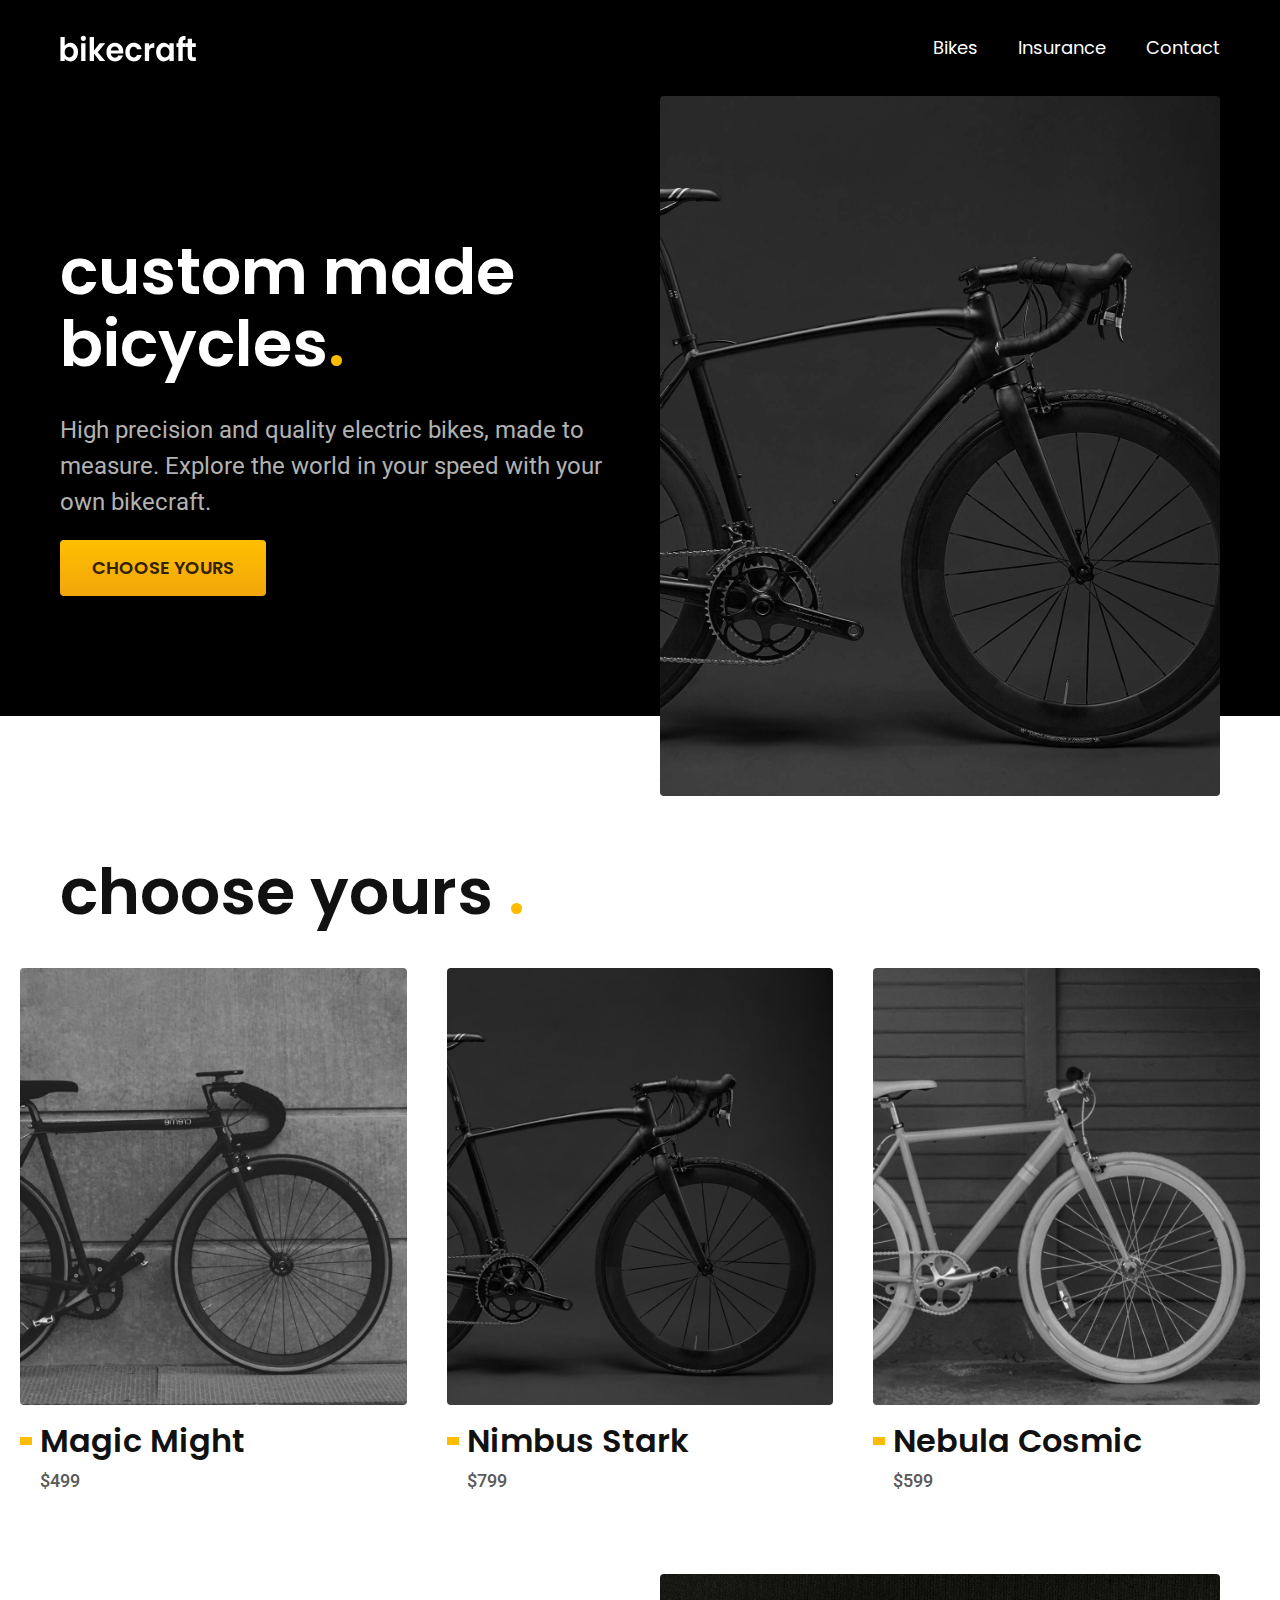
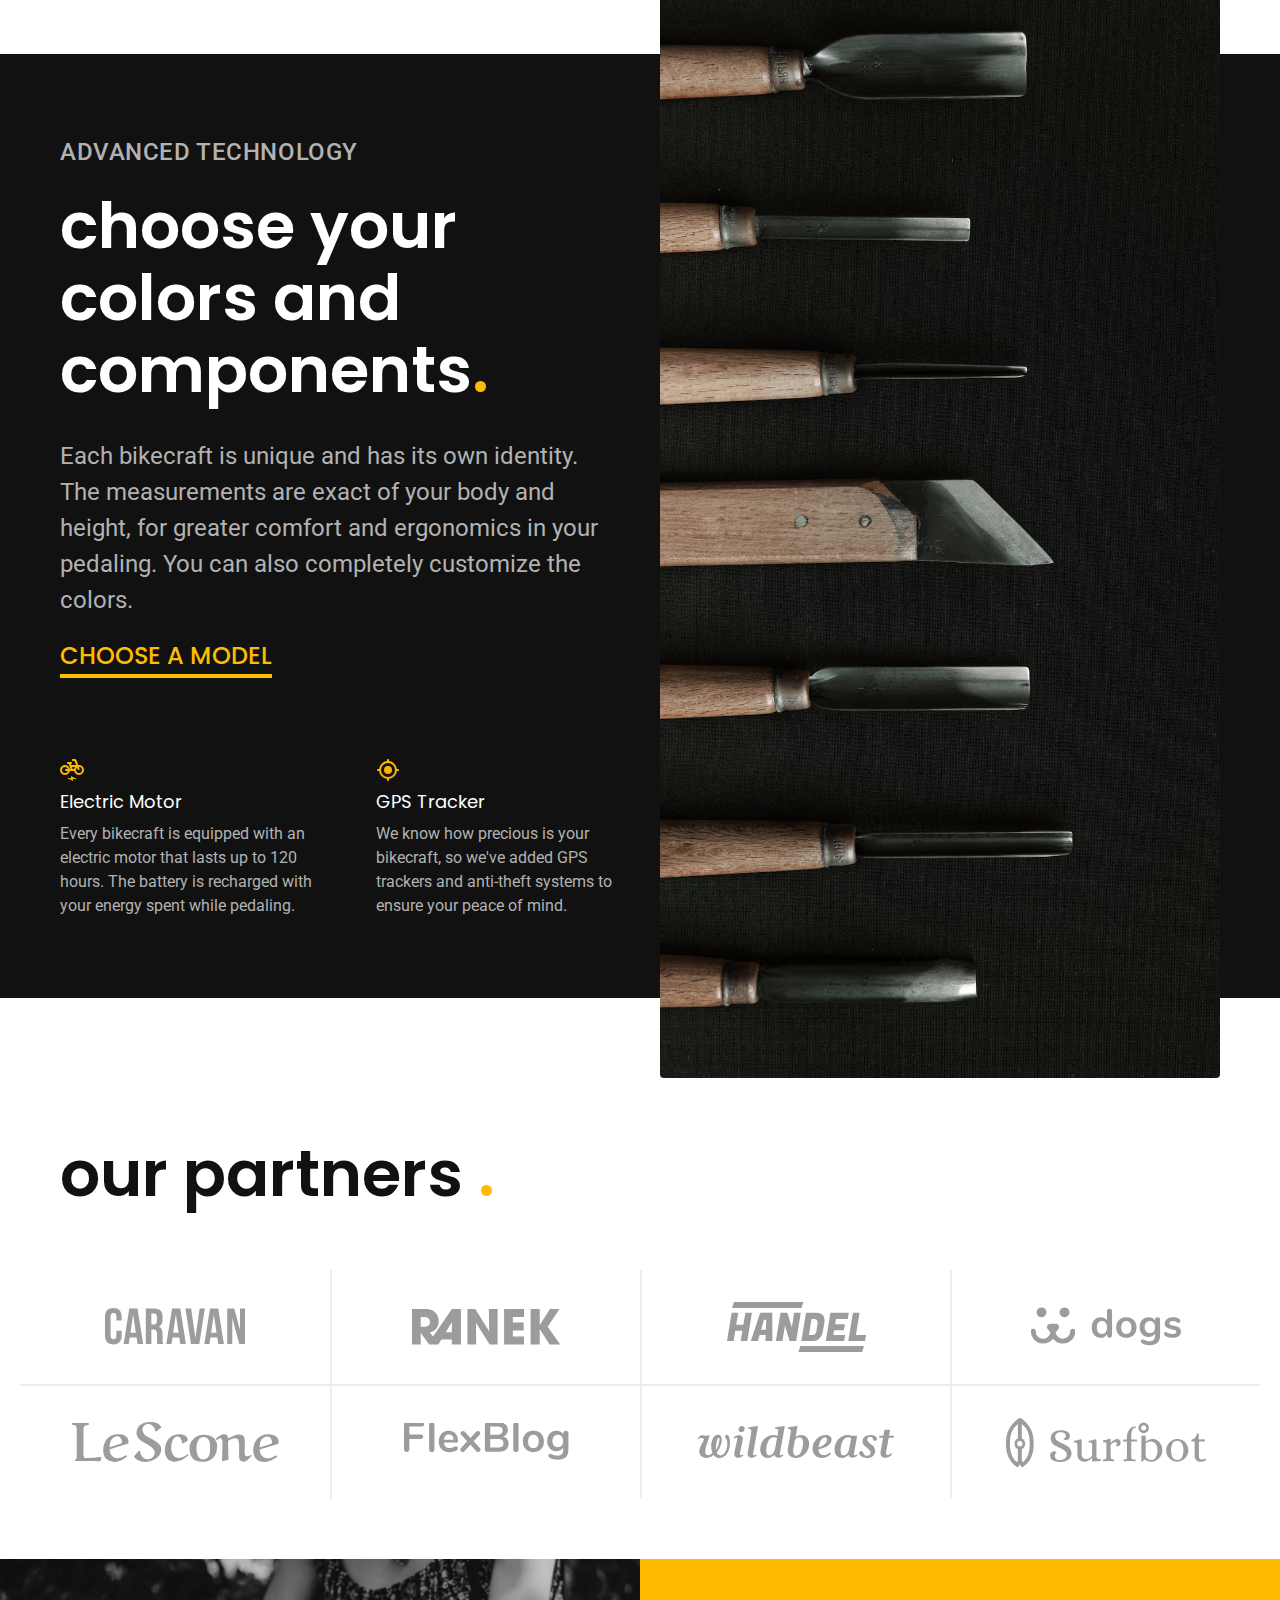
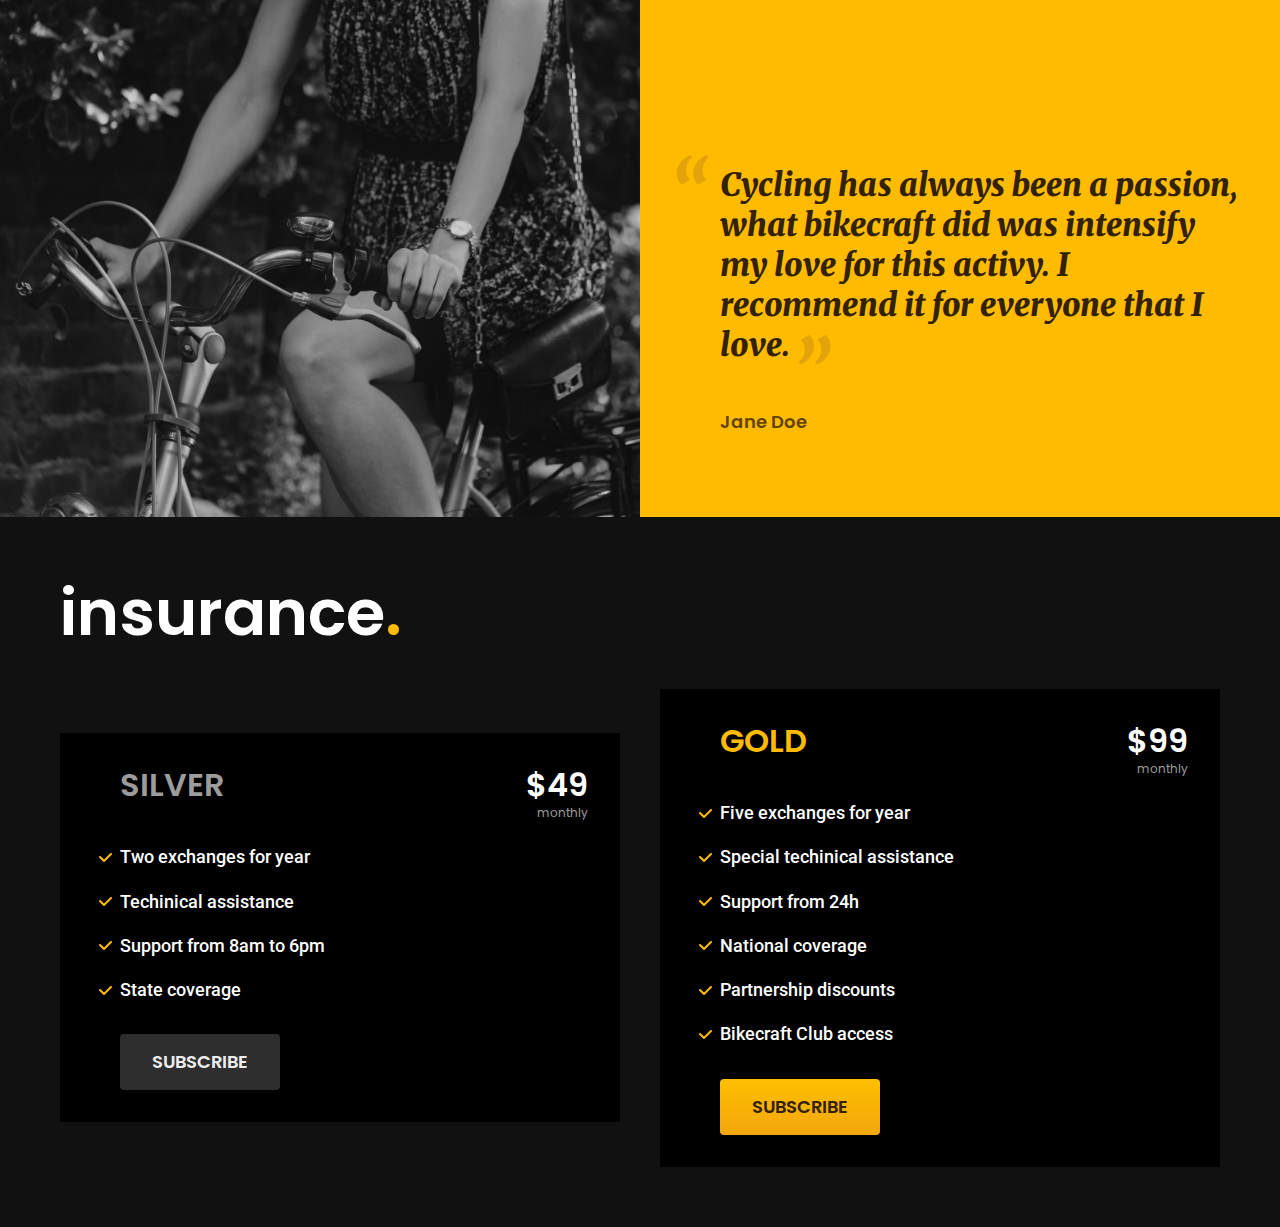
==== index.html @ 07288f69 "Add insurance section" ====
<!DOCTYPE html>
<html lang="en">

<head>
  <meta charset="UTF-8">
  <meta http-equiv="X-UA-Compatible" content="IE=edge">
  <meta name="viewport" content="width=device-width, initial-scale=1.0">
  <title>Bikecraft - Electric Bikes</title>
  <meta name="description" content="High precision and quality electric bikes, made to measure. Explore the world in your speed with your own bikecraft.">
  <link rel="stylesheet" href="./styles/style.css">
  <link rel="preconnect" href="https://fonts.googleapis.com">
  <link rel="preconnect" href="https://fonts.gstatic.com" crossorigin>
  <link href="https://fonts.googleapis.com/css2?family=Merriweather:ital,wght@1,900&family=Poppins:wght@400;600&family=Roboto:wght@400;500&display=swap" rel="stylesheet">
</head>

<body>
  <header class="header-bg">
    <div class="header container">
      <a href="./"><img src="./images/logo/bikecraft.svg" width="136" height="32" alt="Bikecraft"></a>
      <nav aria-label="primary">
        <ul class="header-menu font-1-m clr-0">
          <li><a href="./bikes.html">Bikes</a></li>
          <li><a href="./insurance.html">Insurance</a></li>
          <li><a href="./contact.html">Contact</a></li>
        </ul>
      </nav>
    </div>
  </header>

  <main class="introduction-bg">
    <div class="introduction container">
      <div class="introduction-content">
        <h1 class="font-1-xxl clr-0">custom made bicycles<span class="clr-p1">.</span></h1>
        <p class="font-2-l clr-5">High precision and quality electric bikes, made to measure. Explore the world in your speed with your own bikecraft.</p>
        <a class="btn" href="./bikes">Choose Yours</a>
      </div>
      <picture>
        <source media="(max-width: 800px)" srcset="./images/bikes/nimbus.jpg">
        <img src="./images/photos/introduction.jpg" width="1280" height="1600" alt="Black electric bike">
      </picture>
    </div>
  </main>

  <article class="bikes-list">
    <h2 class="font-1-xxl container">choose yours <span class="clr-p1">.</span></h2>
    <ul>
      <li>
        <a href="./bikes/magic.html">
          <img src="./images/bikes/magic-home.jpg" alt="Black electric bike">
          <h3 class="font-1-xl">Magic Might</h3>
          <span class="font-2-m clr-8">$499</span>
        </a>
      </li>
      <li>
        <a href="./bikes/nimbus.html">
          <img src="./images/bikes/nimbus-home.jpg" alt="Black electric bike">
          <h3 class="font-1-xl">Nimbus Stark</h3>
          <span class="font-2-m clr-8">$799</span>
        </a>
      </li>
      <li>
        <a href="./bikes/nebula.html">
          <img src="./images/bikes/nebula-home.jpg" alt="Black electric bike">
          <h3 class="font-1-xl">Nebula Cosmic</h3>
          <span class="font-2-m clr-8">$599</span>
        </a>
      </li>
  </article>

  <article class="technology-bg">
    <div class="technology container">
      <div class="technology-content">
        <span class="font-2-l-b clr-5">Advanced Technology</span>
        <h2 class="font-1-xxl clr-0">choose your colors and components<span class="clr-p1">.</span></h2>
        <p class="font-2-l clr-5">Each bikecraft is unique and has its own identity. The measurements are exact of your body and height, for greater comfort and ergonomics in your pedaling. You can also completely customize the colors.</p>
        <a class="link" href="./bikes.html">Choose a Model</a>
        <div class="technology-advantages">
          <div>
            <img src="./images/icons/electric.svg" alt="">
            <h3 class="font-1-m clr-0">Electric Motor</h3>
            <p class="font-2-s clr-5">Every bikecraft is equipped with an electric motor that lasts up to 120 hours. The battery is recharged with your energy spent while pedaling.</p>
          </div>
          <div>
            <img src="./images/icons/tracker.svg" alt="">
            <h3 class="font-1-m clr-0">GPS Tracker</h3>
            <p class="font-2-s clr-5">We know how precious is your bikecraft, so we've added GPS trackers and anti-theft systems to ensure your peace of mind.</p>
          </div>
        </div>
      </div>
      <div class="technology-img">
        <img src="./images/photos/technology.jpg" alt="">
      </div>
    </div>
  </article>

  <section class="partners" aria-label="Our Partners">
    <h2 class="font-1-xxl container">our partners <span class="clr-p1">.</span></h2>
    <ul>
      <li><img src="./images/partners/caravan.svg" alt="Caravan"></li>
      <li><img src="./images/partners/ranek.svg" alt="Ranek"></li>
      <li><img src="./images/partners/handel.svg" alt="Handel"></li>
      <li><img src="./images/partners/dogs.svg" alt="Dogs"></li>
      <li><img src="./images/partners/lescone.svg" alt="LeScone"></li>
      <li><img src="./images/partners/flexblog.svg" alt="Flex Blog"></li>
      <li><img src="./images/partners/wildbeast.svg" alt="Wild Beast"></li>
      <li><img src="./images/partners/surfbot.svg" alt="Surf Bot"></li>
    </ul>
  </section>

  <section class="testimonial" aria-label="Testimonial">
    <div>
      <img src="./images/photos/testimonial.jpg" alt="Woman riding a bikecraft">
    </div>
    <div class="testimonial-content">
      <blockquote class="font-1-xl clr-p5">
        <p>Cycling has always been a passion, what bikecraft did was intensify my love for this activy. I recommend it for everyone that I love.</p>
        <span class="font-1-m-b clr-p4">Jane Doe</span>
      </blockquote>
    </div>
  </section>

  <article class="insurance-bg">
    <div class="insurance container">
      <h2 class="font-1-xxl clr-0">insurance<span class="clr-p1">.</span></h2>
      <div class="insurance-item">
        <h3 class="font-1-xl clr-6">SILVER</h3>
        <span class="font-1-xl clr-0">$49 <span class="font-1-xs clr-6">monthly</span></span>
        <ul class="font-2-m clr-0">
          <li>Two exchanges for year</li>
          <li>Techinical assistance</li>
          <li>Support from 8am to 6pm</li>
          <li>State coverage</li>
        </ul>
        <a class="btn secondary" href="./budget.html">Subscribe</a>
      </div>
      <div class="insurance-item">
        <h3 class="font-1-xl clr-p1">GOLD</h3>
        <span class="font-1-xl clr-0">$99 <span class="font-1-xs clr-6">monthly</span></span>
        <ul class="font-2-m clr-0">
          <li>Five exchanges for year</li>
          <li>Special techinical assistance</li>
          <li>Support from 24h</li>
          <li>National coverage</li>
          <li>Partnership discounts</li>
          <li>Bikecraft Club access</li>
        </ul>
        <a class="btn" href="./budget.html">Subscribe</a>
      </div>
    </div>

  </article>

  <script type="text/javascript" src="./scripts/script.js"></script>
</body>

</html>
---- styles/style.css ----
@import url("./global/global.css");
@import url("./utilities/typography.css");
@import url("./utilities/colors.css");
@import url("./global/header.css");
@import url("./utilities/components.css");
@import url("./home/introduction.css");
@import url("./bikes/bikes-list.css");
@import url("./home/technology.css");
@import url("./home/partners.css");
@import url("./home/testimonial.css");
@import url("./insurance/insurance.css");
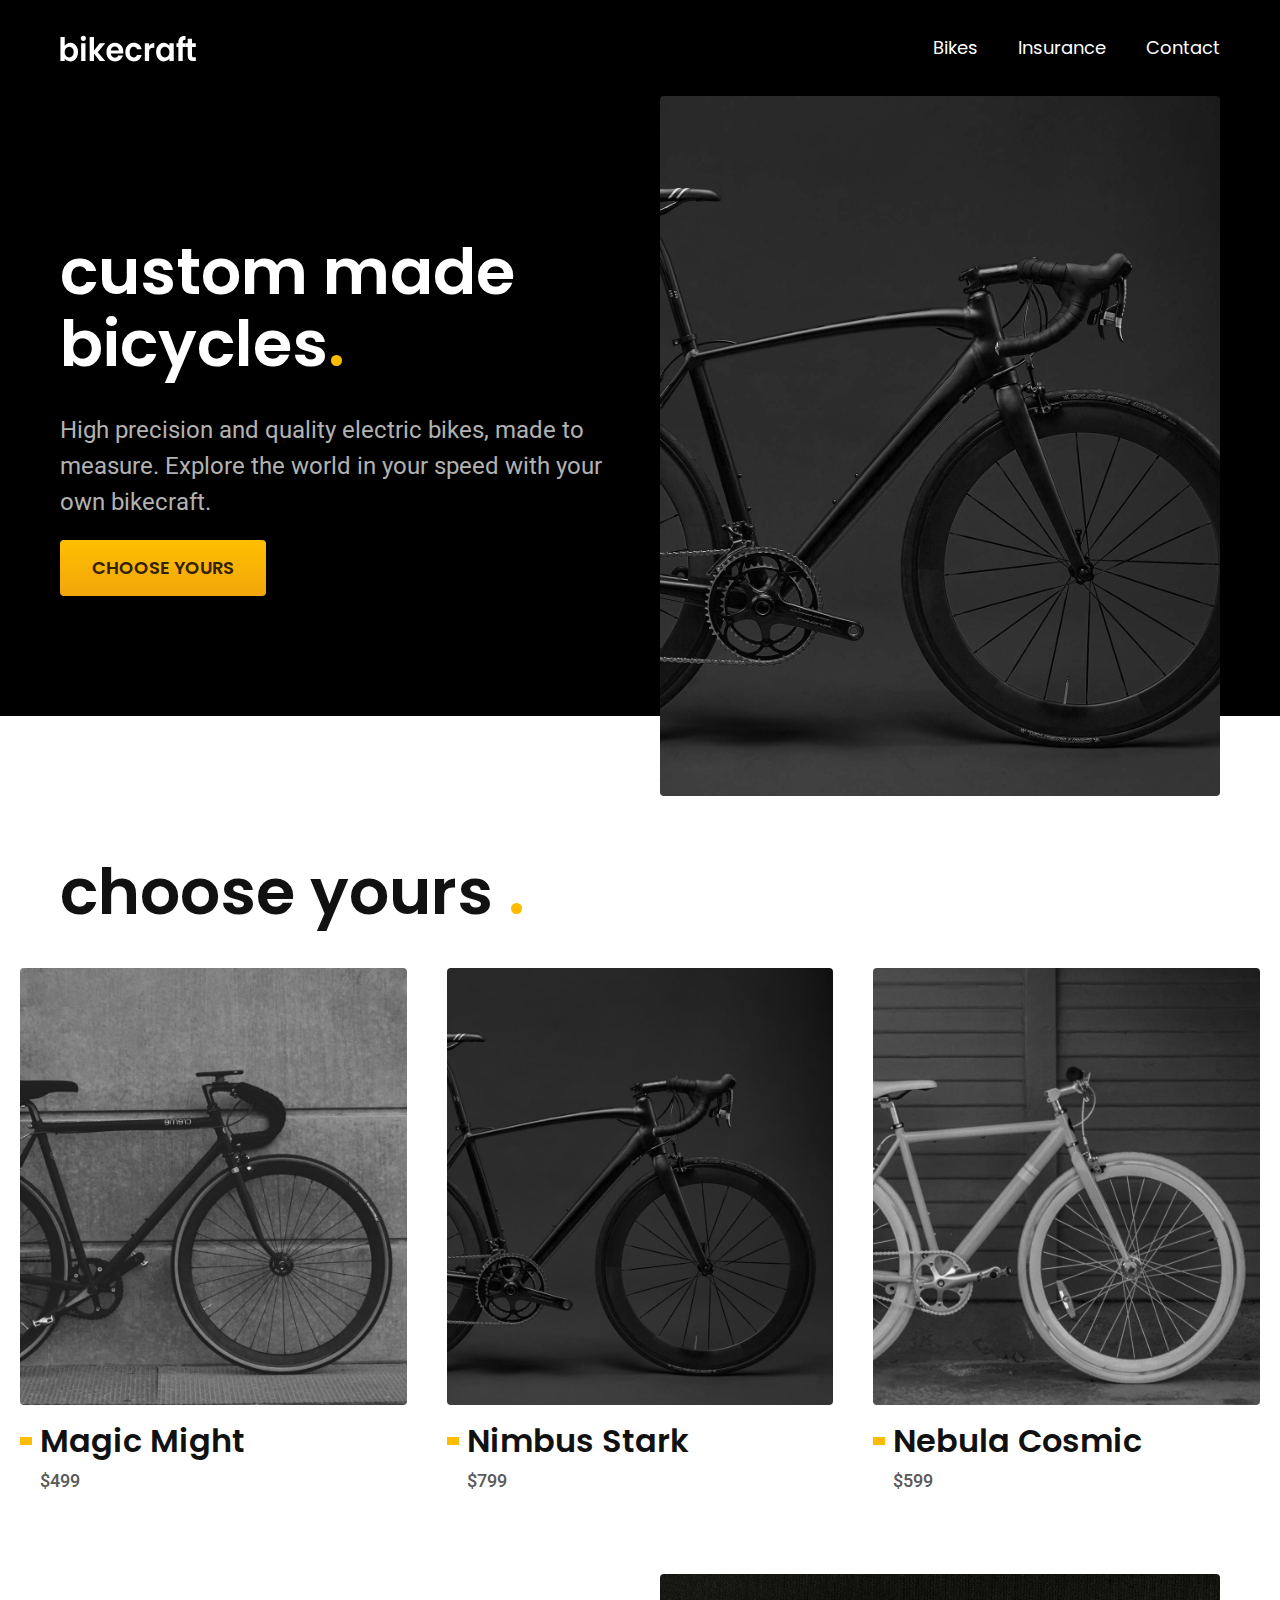
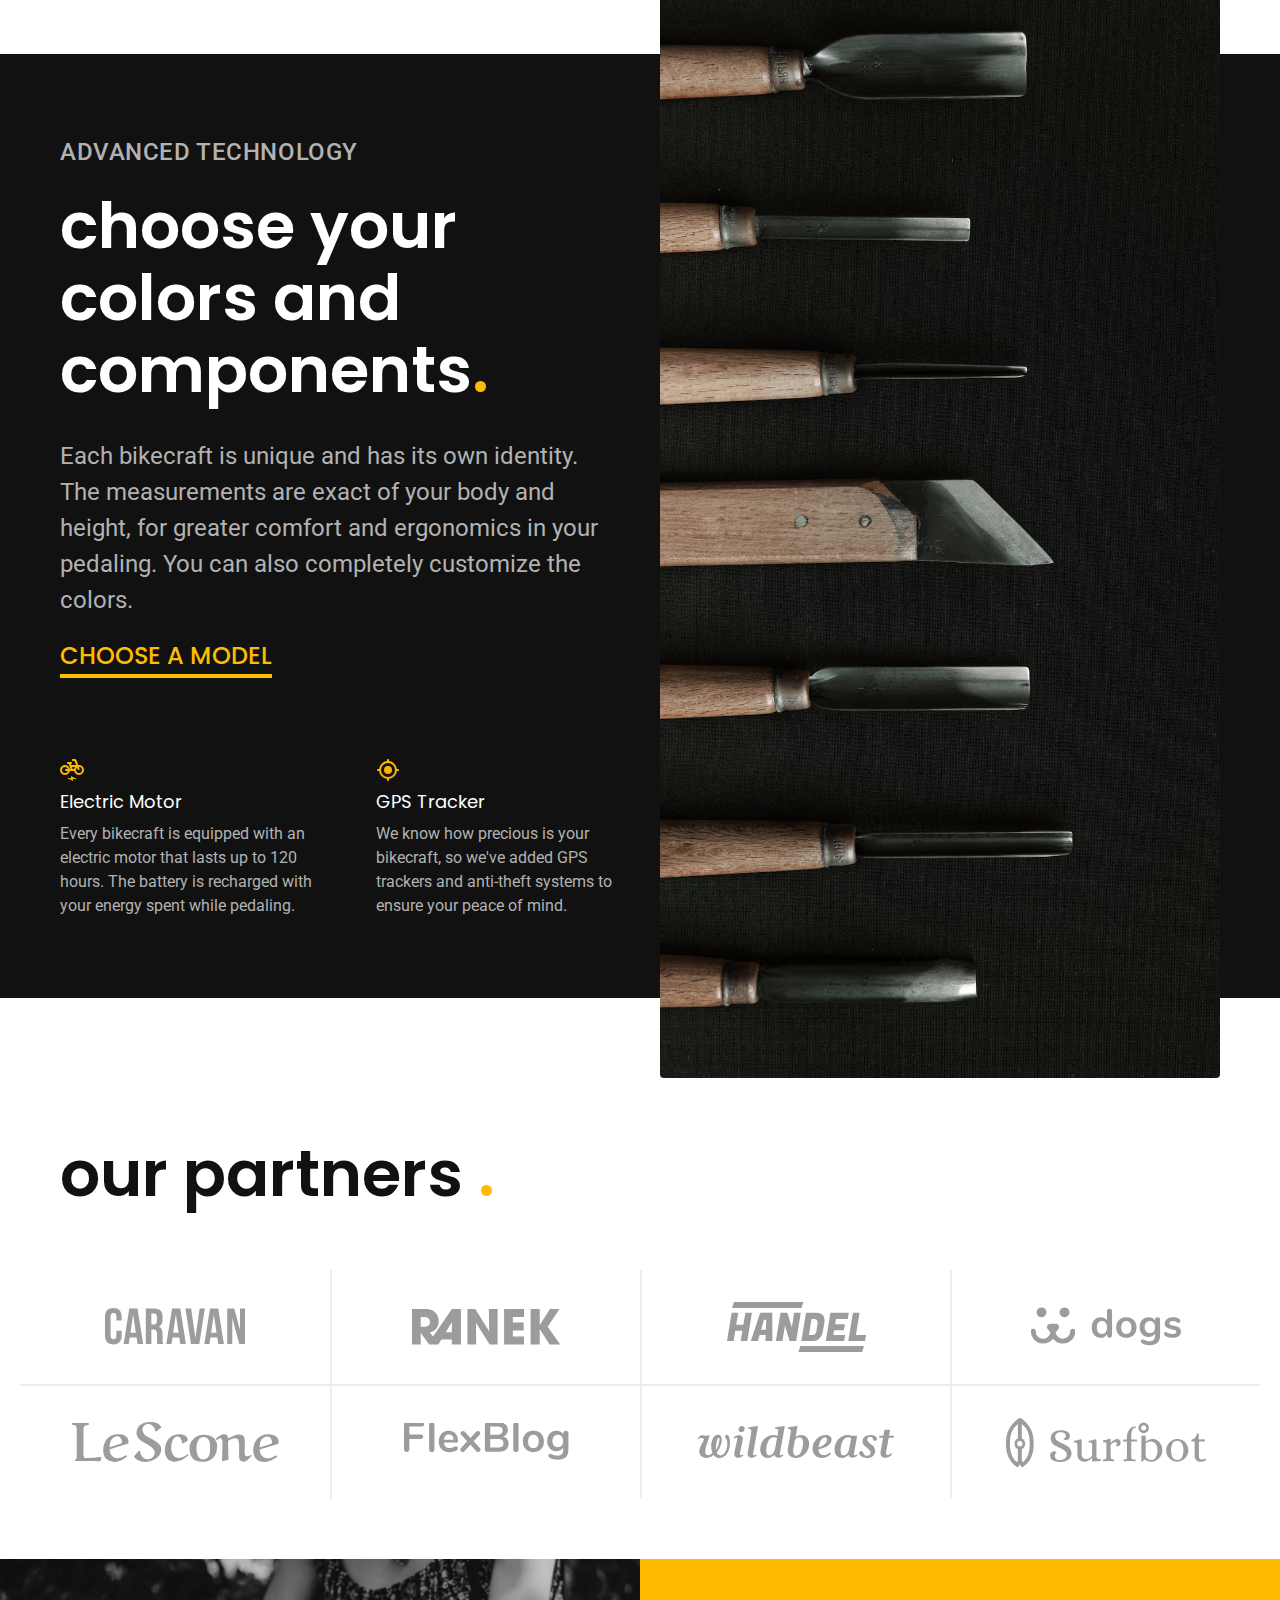
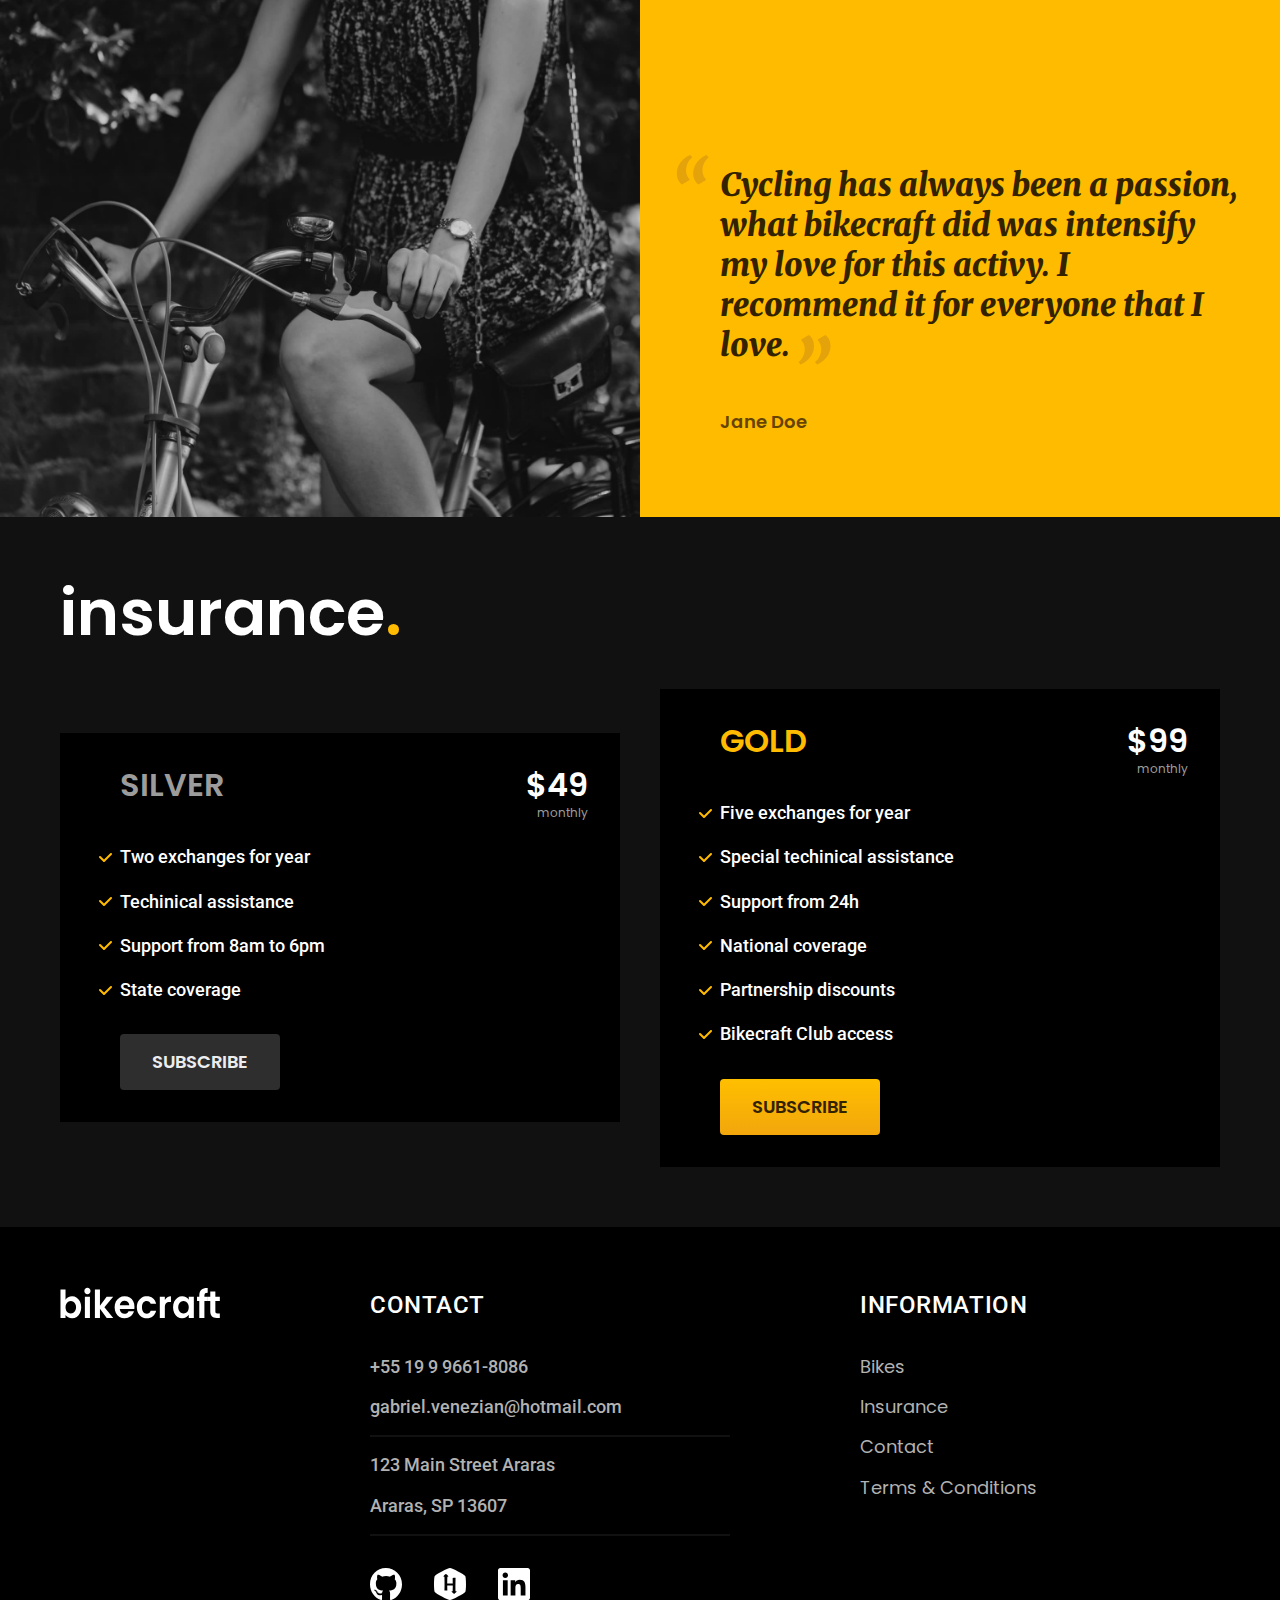
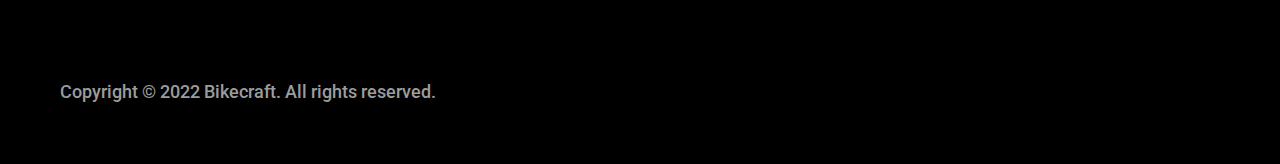
==== commit 1012e26d: "Add footer" ====
--- a/index.html
+++ b/index.html
@@ -147,8 +147,45 @@
         <a class="btn" href="./budget.html">Subscribe</a>
       </div>
     </div>
+  </article>
 
-  </article>
+  <footer class="footer-bg">
+    <div class="footer container">
+      <img src="./images/logo/bikecraft.svg" alt="Bikecraft">
+      <div class="footer-contact">
+        <h3 class="font-2-l-b clr-0">Contact</h3>
+        <ul class="font-2-m clr-5">
+          <li><a href="tel:+5502119996618086">+55 19 9 9661-8086</a></li>
+          <li><a href="mailto:gabriel.venezian@hotmail.com">gabriel.venezian@hotmail.com</a></li>
+          <li>123 Main Street Araras</li>
+          <li>Araras, SP 13607</li>
+        </ul>
+        <div class="footer-network">
+          <a href="https://github.com/gabriel-venezian/">
+            <img src="./images/networks/github.svg" onmouseover="this.src='./images/networks/github-p.svg'" onmouseout="this.src='./images/networks/github.svg'" alt="GitHub">
+          </a>
+          <a href="https://www.hackerrank.com/gabriel_venezian/">
+            <img src="./images/networks/hackerrank.svg" onmouseover="this.src='./images/networks/hackerrank-p.svg'" onmouseout="this.src='./images/networks/hackerrank.svg'" alt="HackerRank">
+          </a>
+          <a href="https://www.linkedin.com/in/gabriel-venezian/">
+            <img src="./images/networks/linkedin.svg" onmouseover="this.src='./images/networks/linkedin-p.svg'" onmouseout="this.src='./images/networks/linkedin.svg'" alt="LinkedIn">
+          </a>
+        </div>
+      </div>
+      <div class="footer-information">
+        <h3 class="font-2-l-b clr-0">Information</h3>
+        <nav>
+          <ul class="font-1-m clr-5">
+            <li><a href="./bikes.html">Bikes</a></li>
+            <li><a href="./insurance.html">Insurance</a></li>
+            <li><a href="./contact.html">Contact</a></li>
+            <li><a href="./terms.html">Terms & Conditions</a></li>
+          </ul>
+        </nav>
+      </div>
+      <p class="footer-copy font-2-m clr-6">Copyright © 2022 Bikecraft. All rights reserved.</p>
+    </div>
+  </footer>
 
   <script type="text/javascript" src="./scripts/script.js"></script>
 </body>
--- a/styles/style.css
+++ b/styles/style.css
@@ -9,3 +9,4 @@
 @import url("./home/partners.css");
 @import url("./home/testimonial.css");
 @import url("./insurance/insurance.css");
+@import url("./global/footer.css");
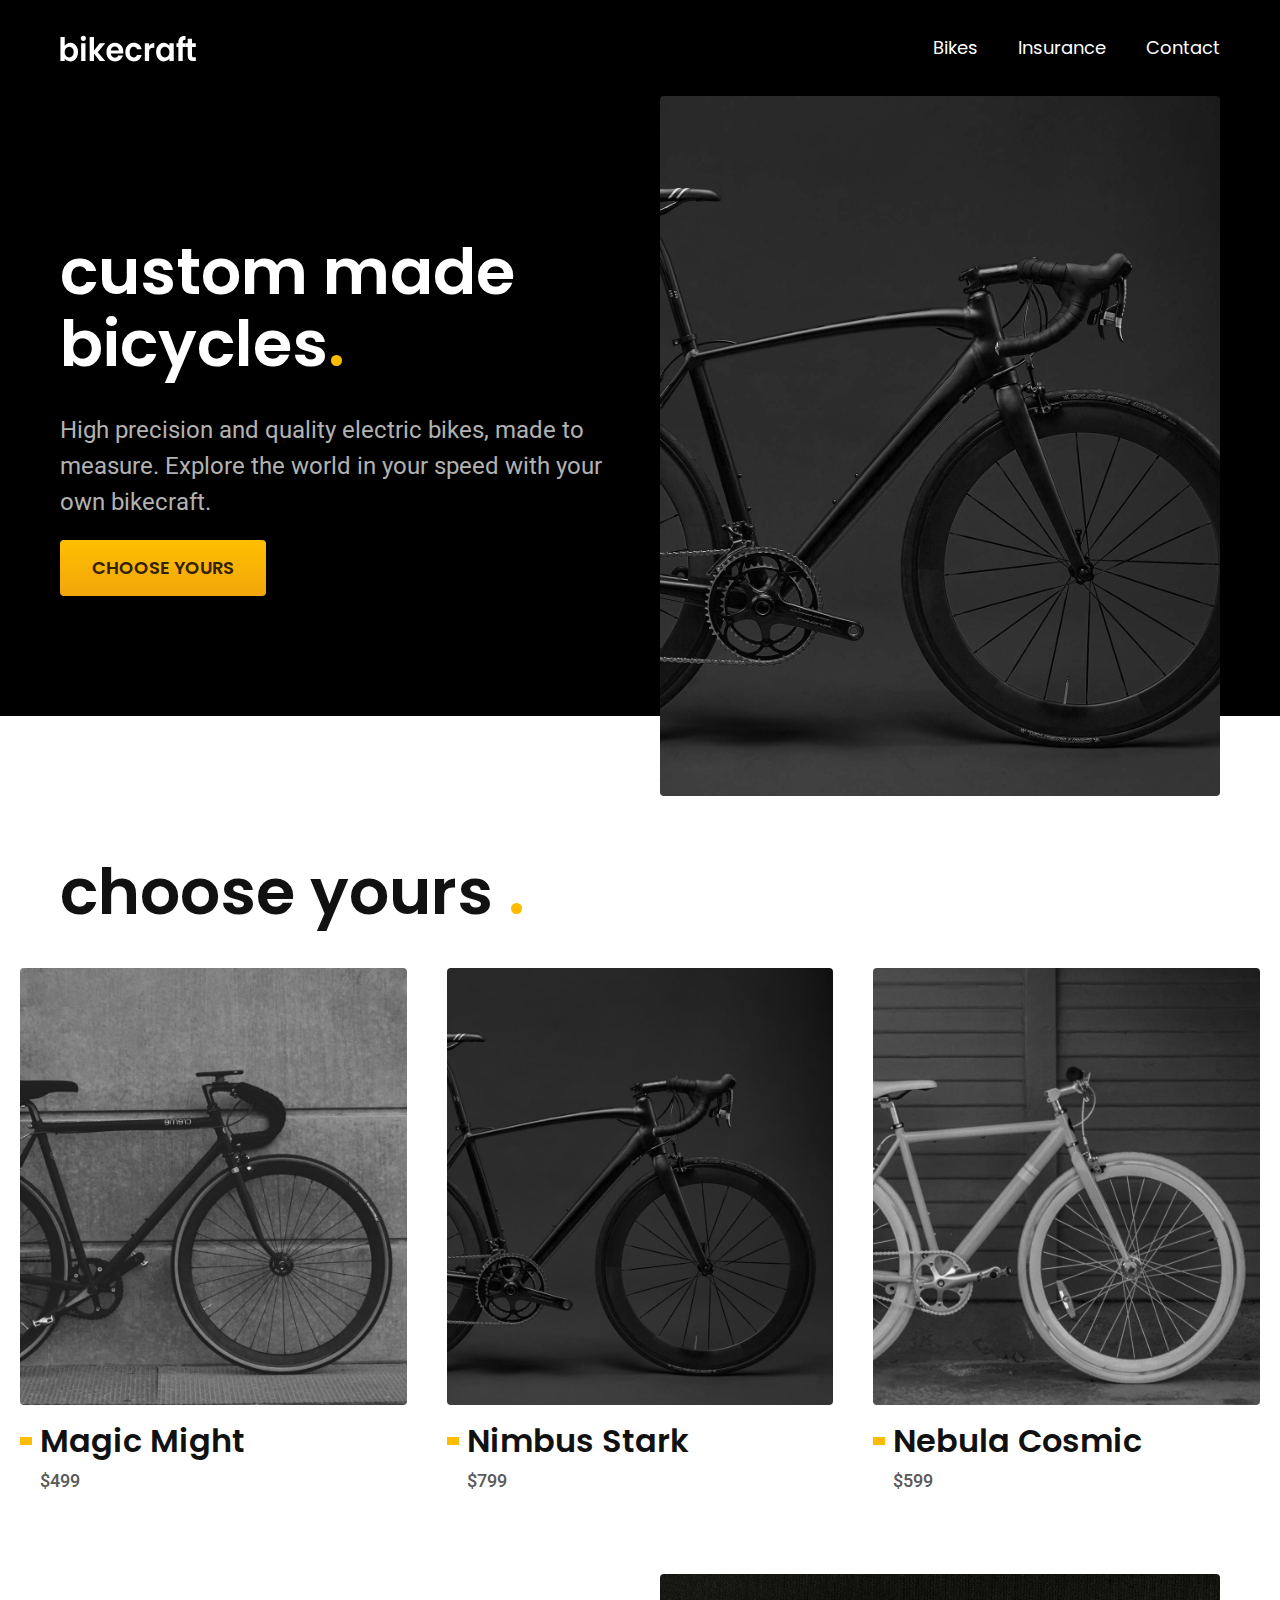
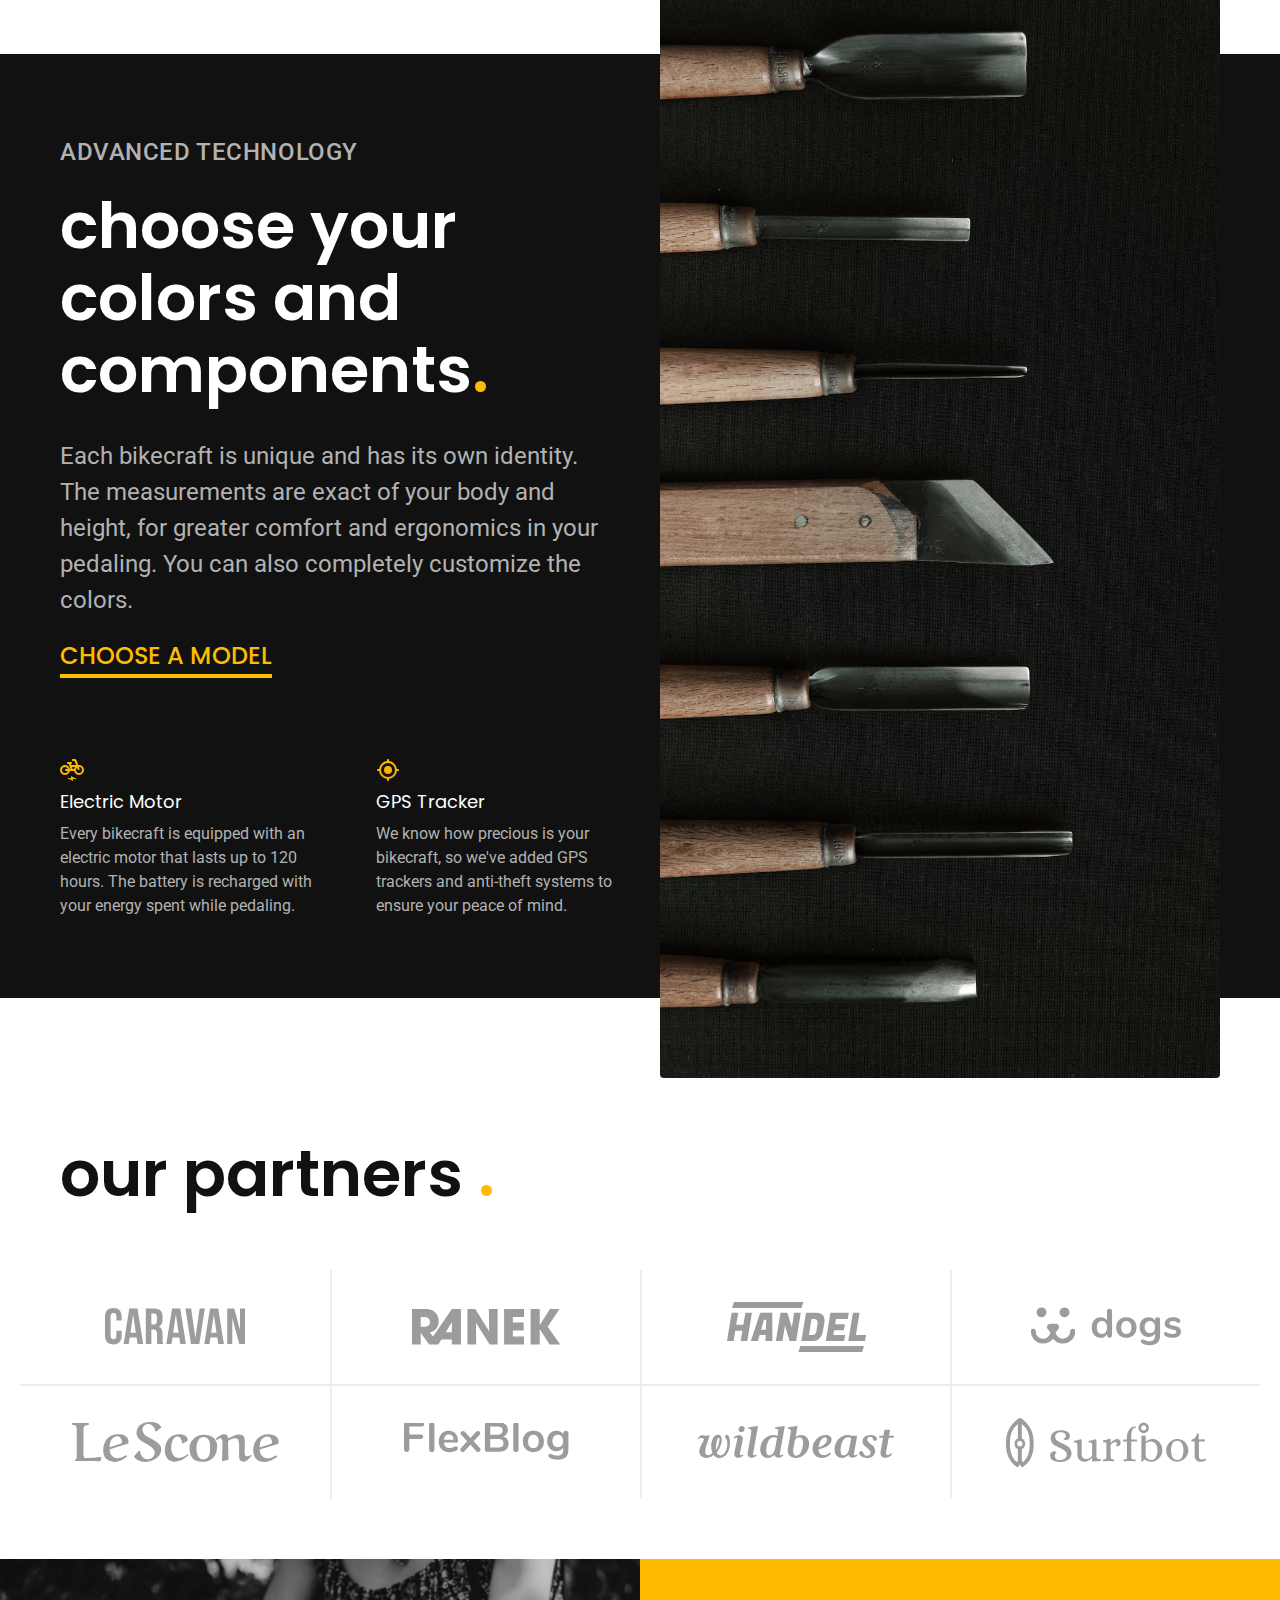
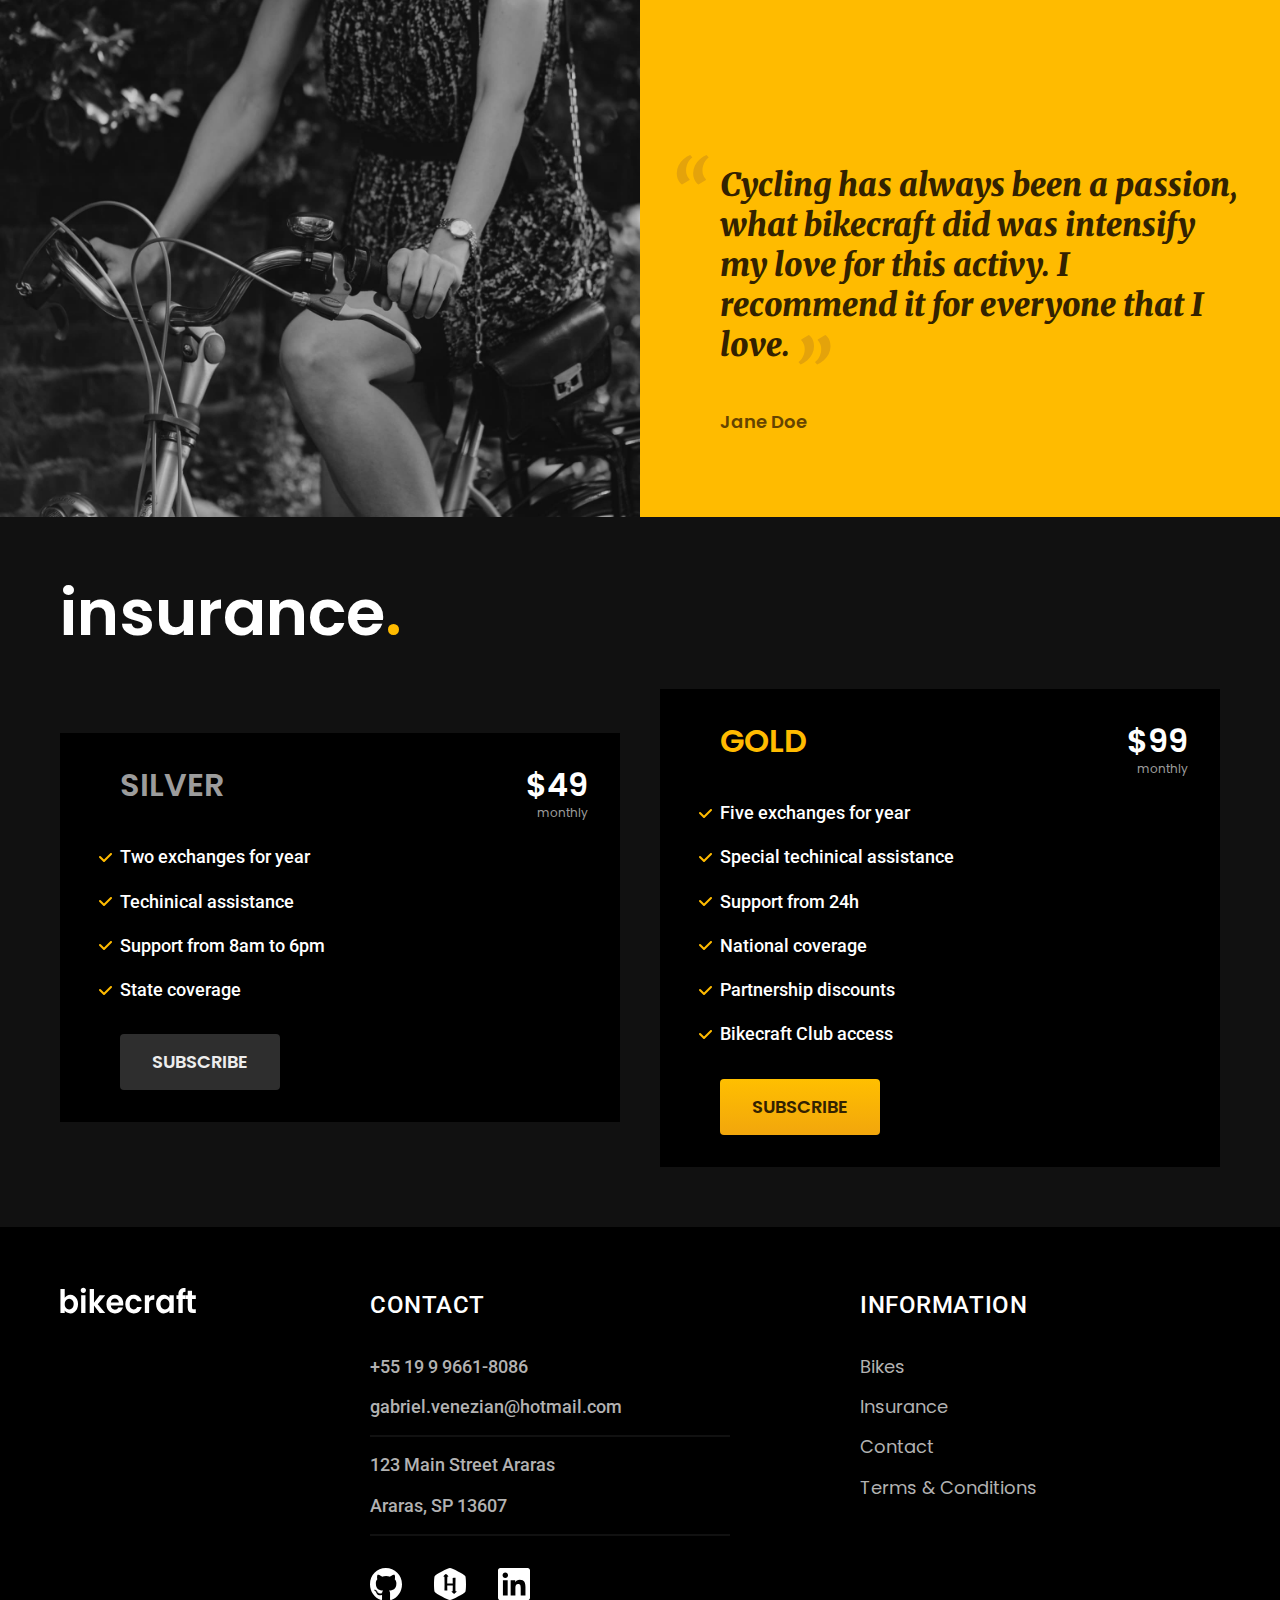
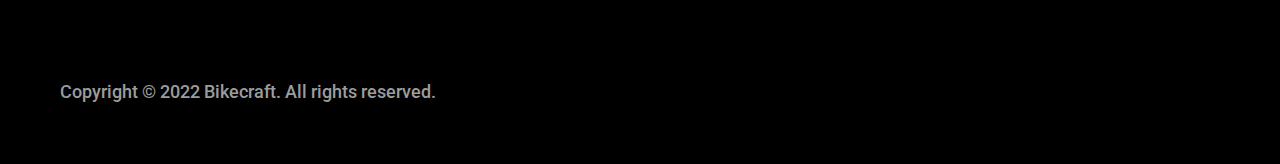
==== commit 7103a720: "Add terms and conditions page" ====
--- a/index.html
+++ b/index.html
@@ -151,7 +151,7 @@
 
   <footer class="footer-bg">
     <div class="footer container">
-      <img src="./images/logo/bikecraft.svg" alt="Bikecraft">
+      <img src="./images/logo/bikecraft.svg" width="136" height="32" alt="Bikecraft">
       <div class="footer-contact">
         <h3 class="font-2-l-b clr-0">Contact</h3>
         <ul class="font-2-m clr-5">
--- a/styles/style.css
+++ b/styles/style.css
@@ -10,3 +10,4 @@
 @import url("./home/testimonial.css");
 @import url("./insurance/insurance.css");
 @import url("./global/footer.css");
+@import url("./terms/terms.css");
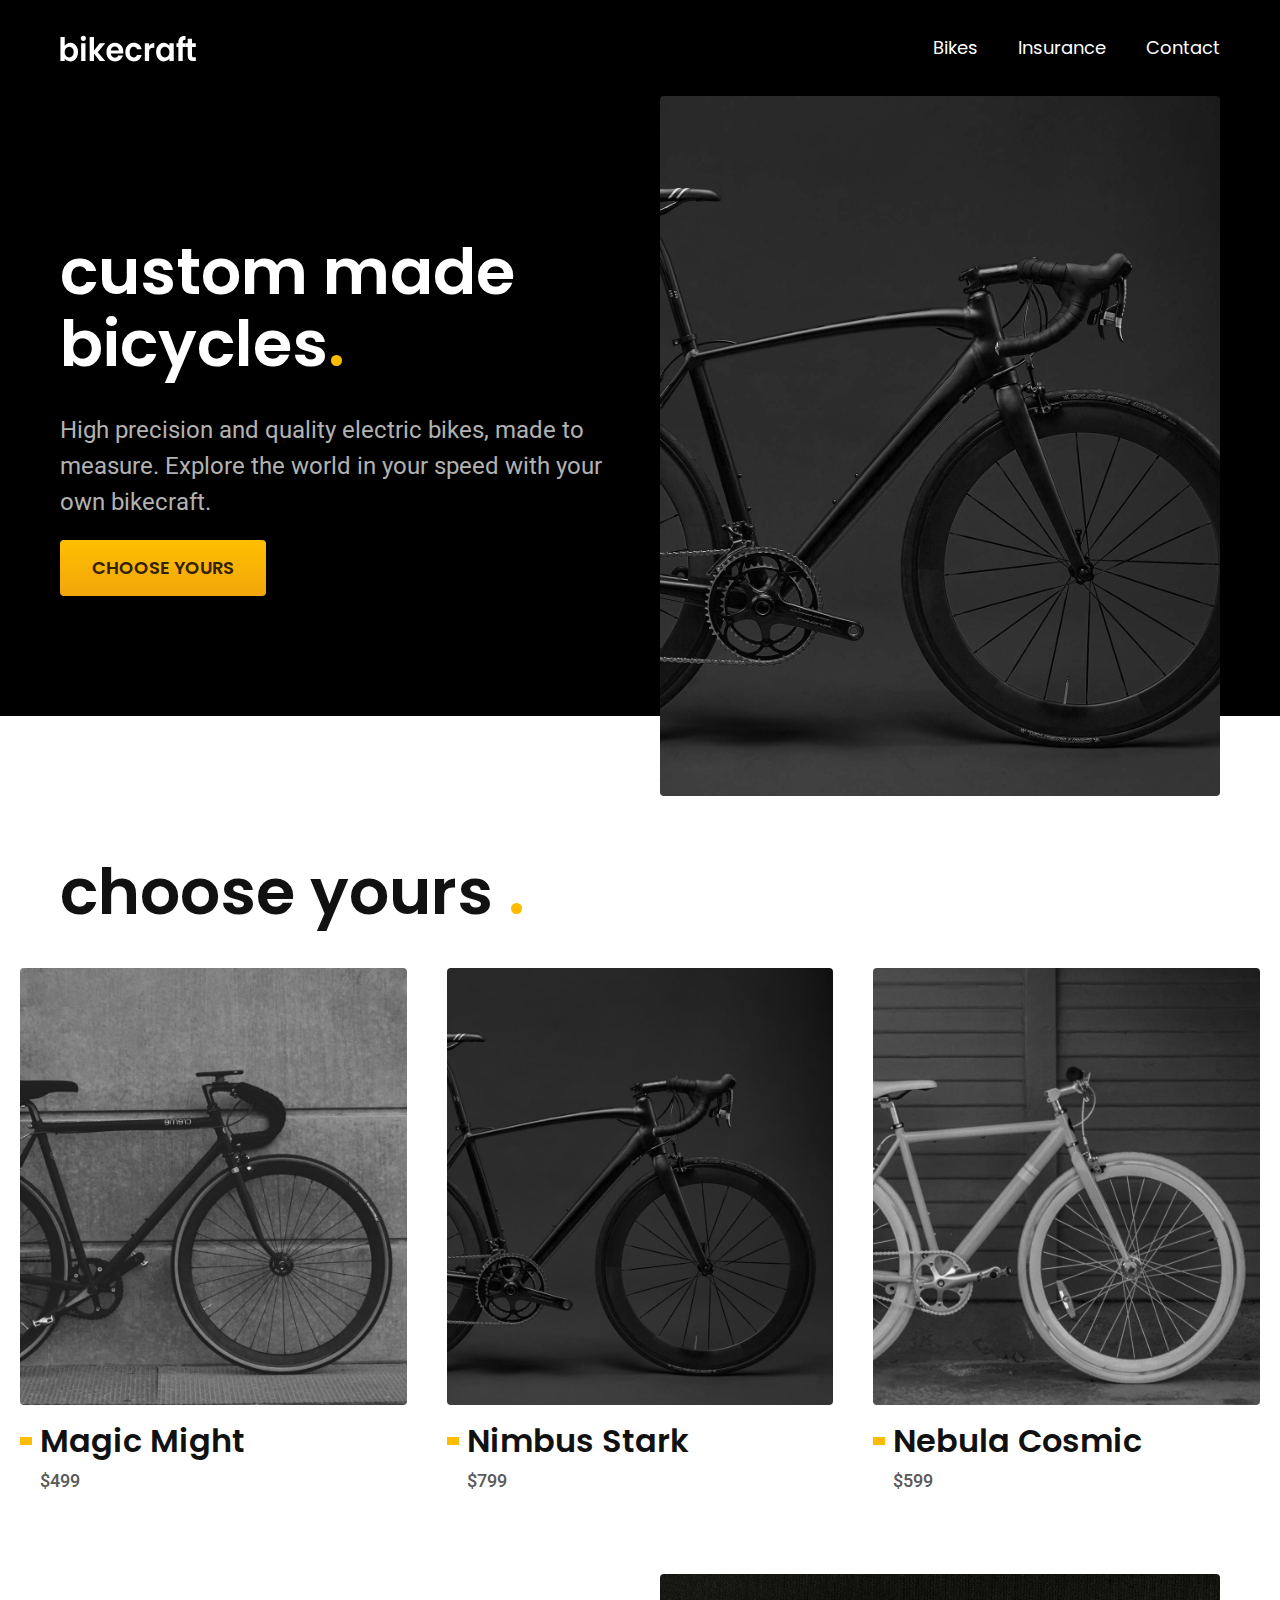
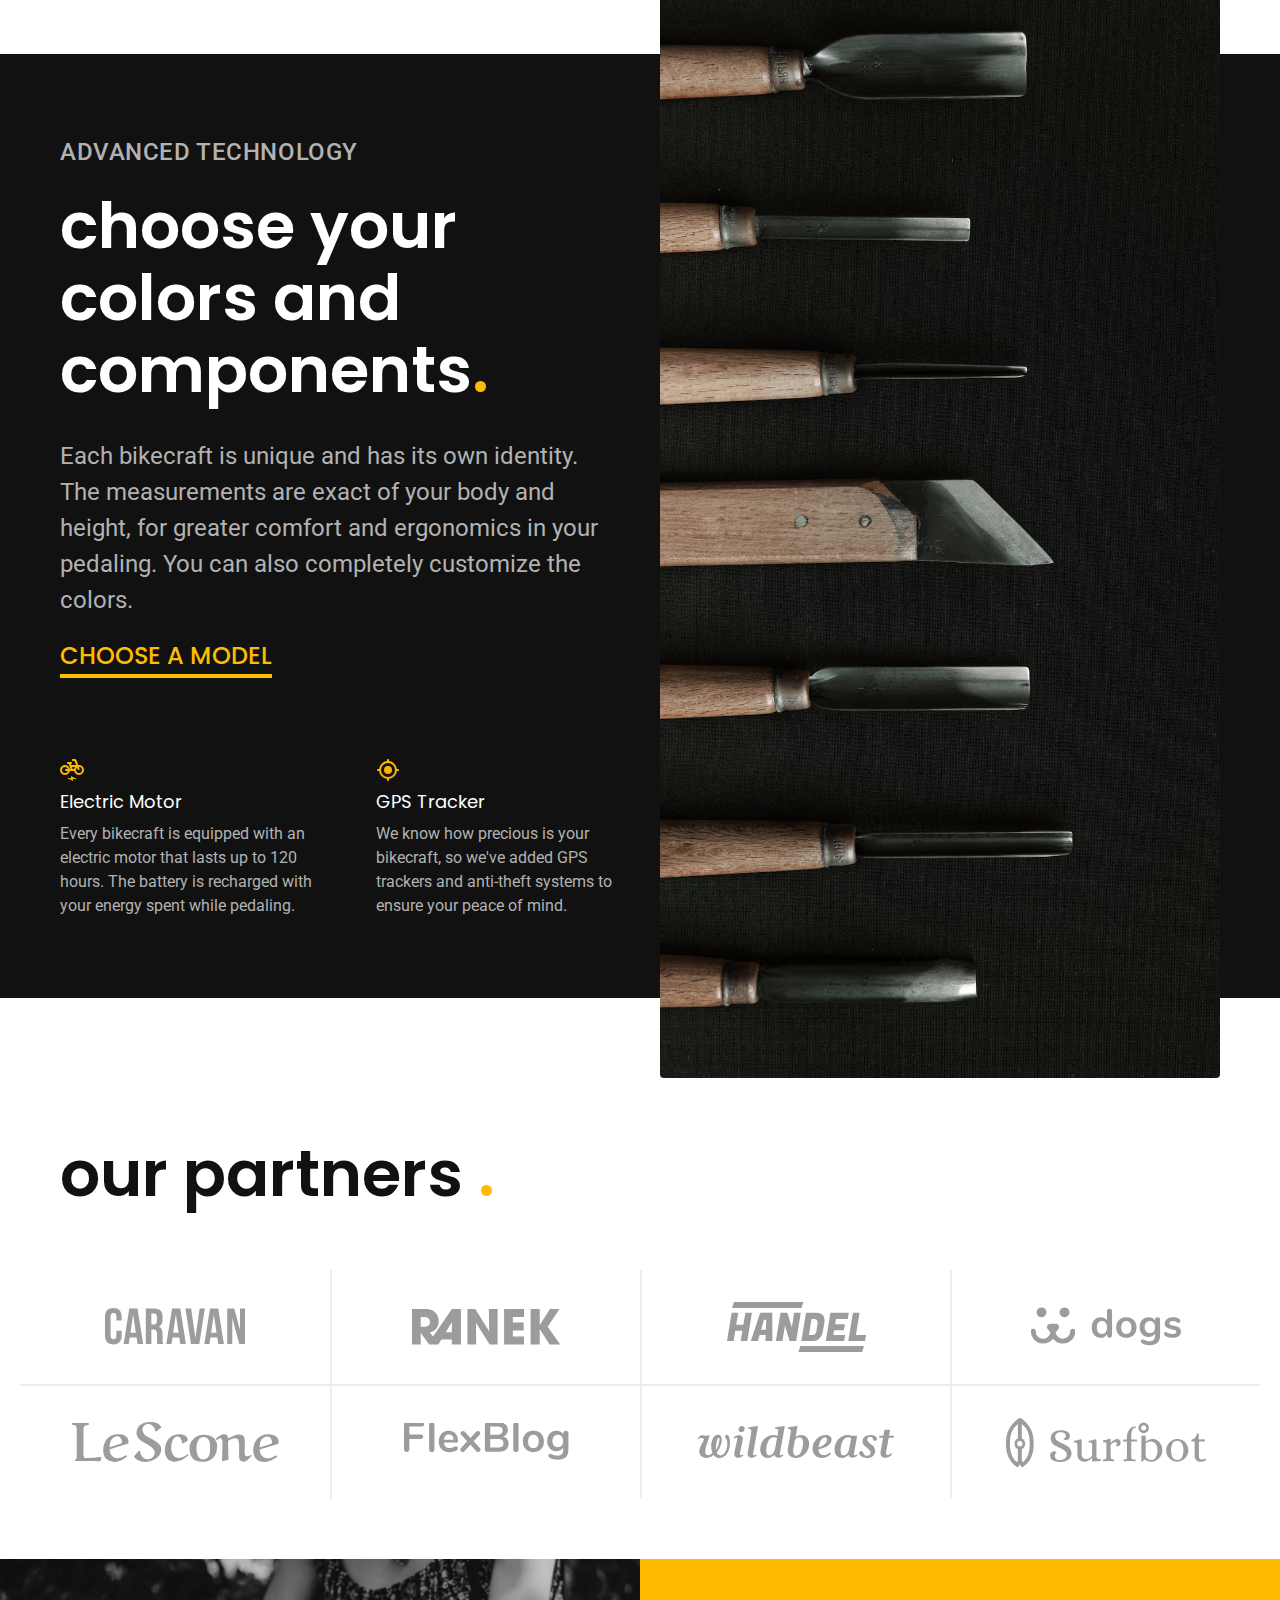
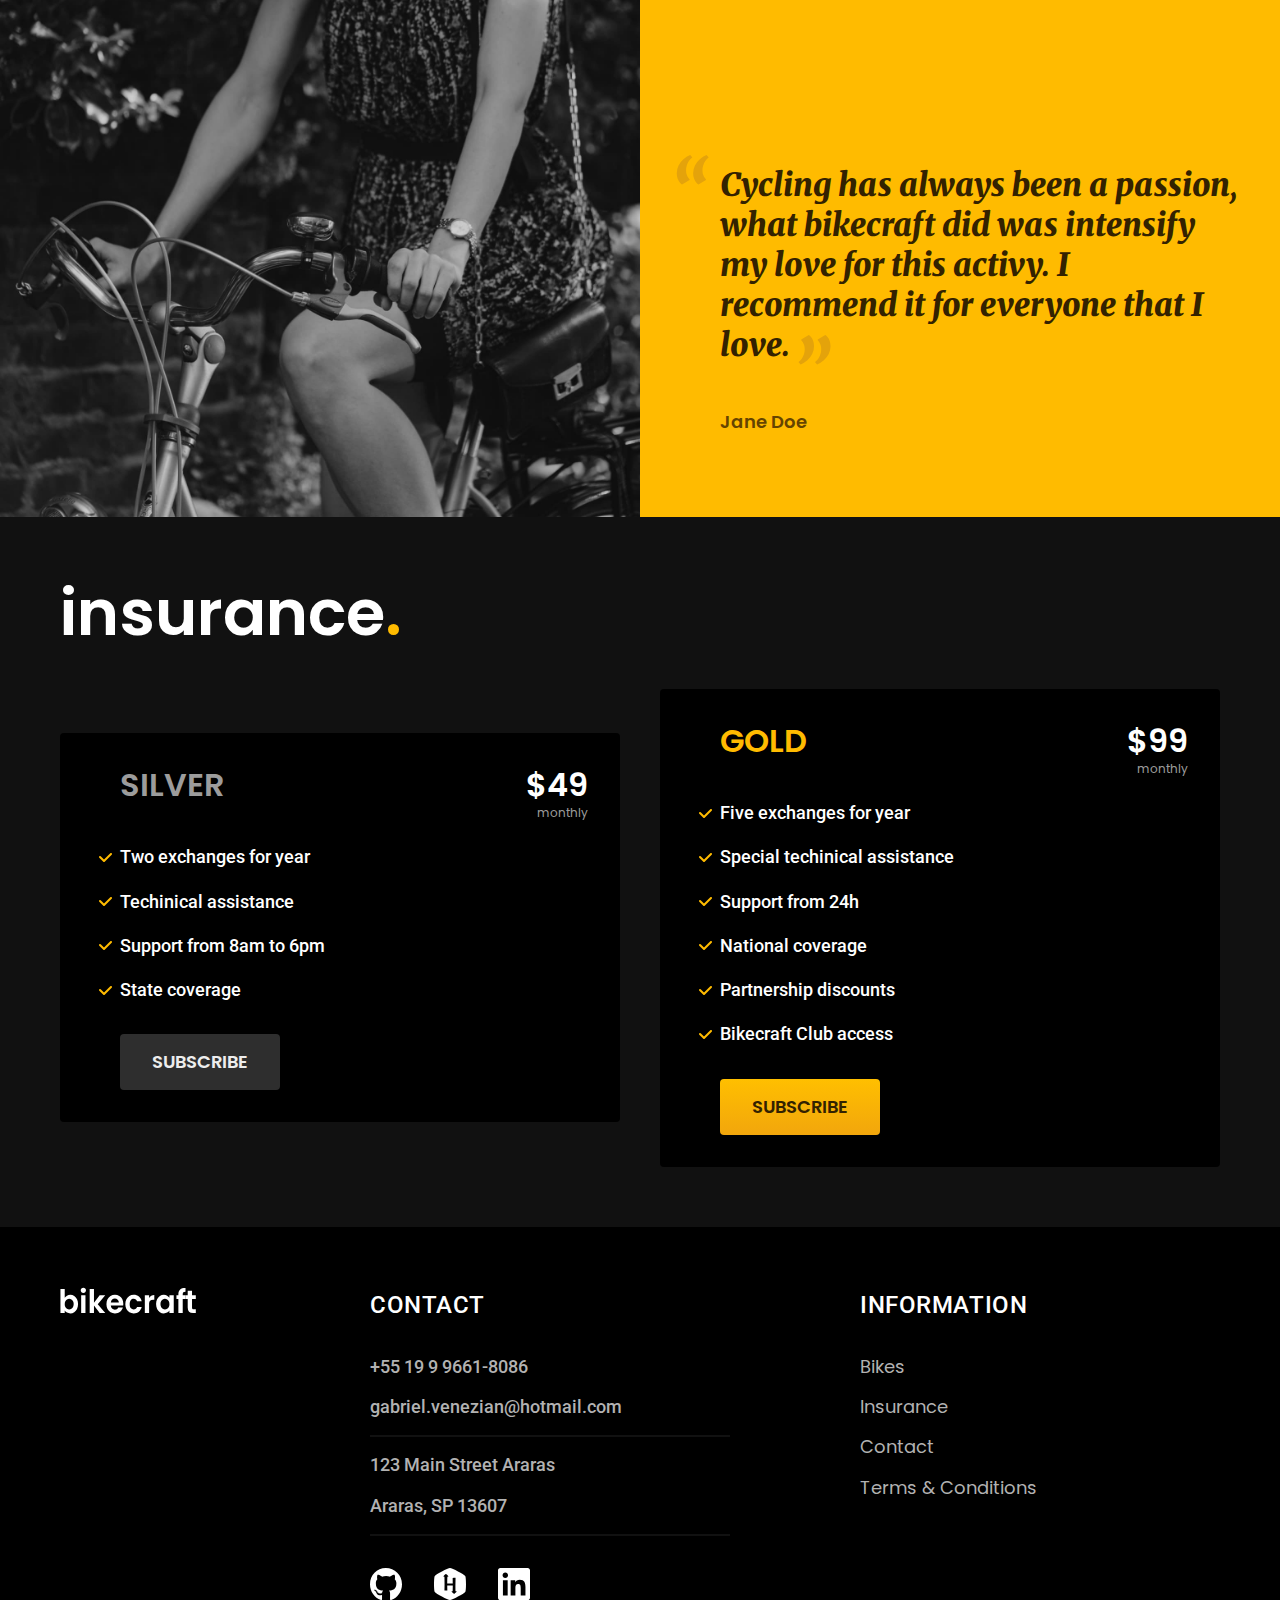
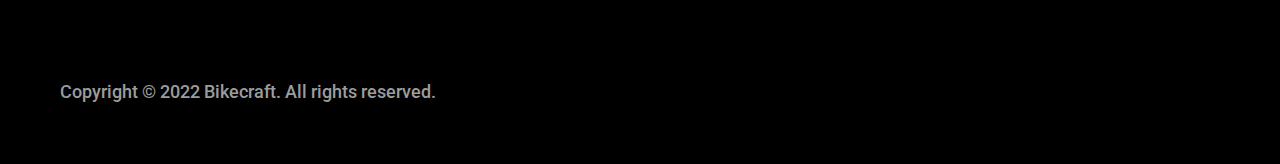
==== commit 72e6985e: "Add exclusive page for each bike, fix footer li padding" ====
--- a/index.html
+++ b/index.html
@@ -13,7 +13,7 @@
   <link href="https://fonts.googleapis.com/css2?family=Merriweather:ital,wght@1,900&family=Poppins:wght@400;600&family=Roboto:wght@400;500&display=swap" rel="stylesheet">
 </head>
 
-<body>
+<body id="home">
   <header class="header-bg">
     <div class="header container">
       <a href="./"><img src="./images/logo/bikecraft.svg" width="136" height="32" alt="Bikecraft"></a>
@@ -32,7 +32,7 @@
       <div class="introduction-content">
         <h1 class="font-1-xxl clr-0">custom made bicycles<span class="clr-p1">.</span></h1>
         <p class="font-2-l clr-5">High precision and quality electric bikes, made to measure. Explore the world in your speed with your own bikecraft.</p>
-        <a class="btn" href="./bikes">Choose Yours</a>
+        <a class="btn" href="./bikes.html">Choose Yours</a>
       </div>
       <picture>
         <source media="(max-width: 800px)" srcset="./images/bikes/nimbus.jpg">
--- a/styles/style.css
+++ b/styles/style.css
@@ -11,3 +11,8 @@
 @import url("./insurance/insurance.css");
 @import url("./global/footer.css");
 @import url("./terms/terms.css");
+@import url("./bikes/bikes.css");
+@import url("./insurance/advantages.css");
+@import url("./insurance/faq.css");
+@import url("./bike/bike.css");
+@import url("./bike/bike-insurance.css");
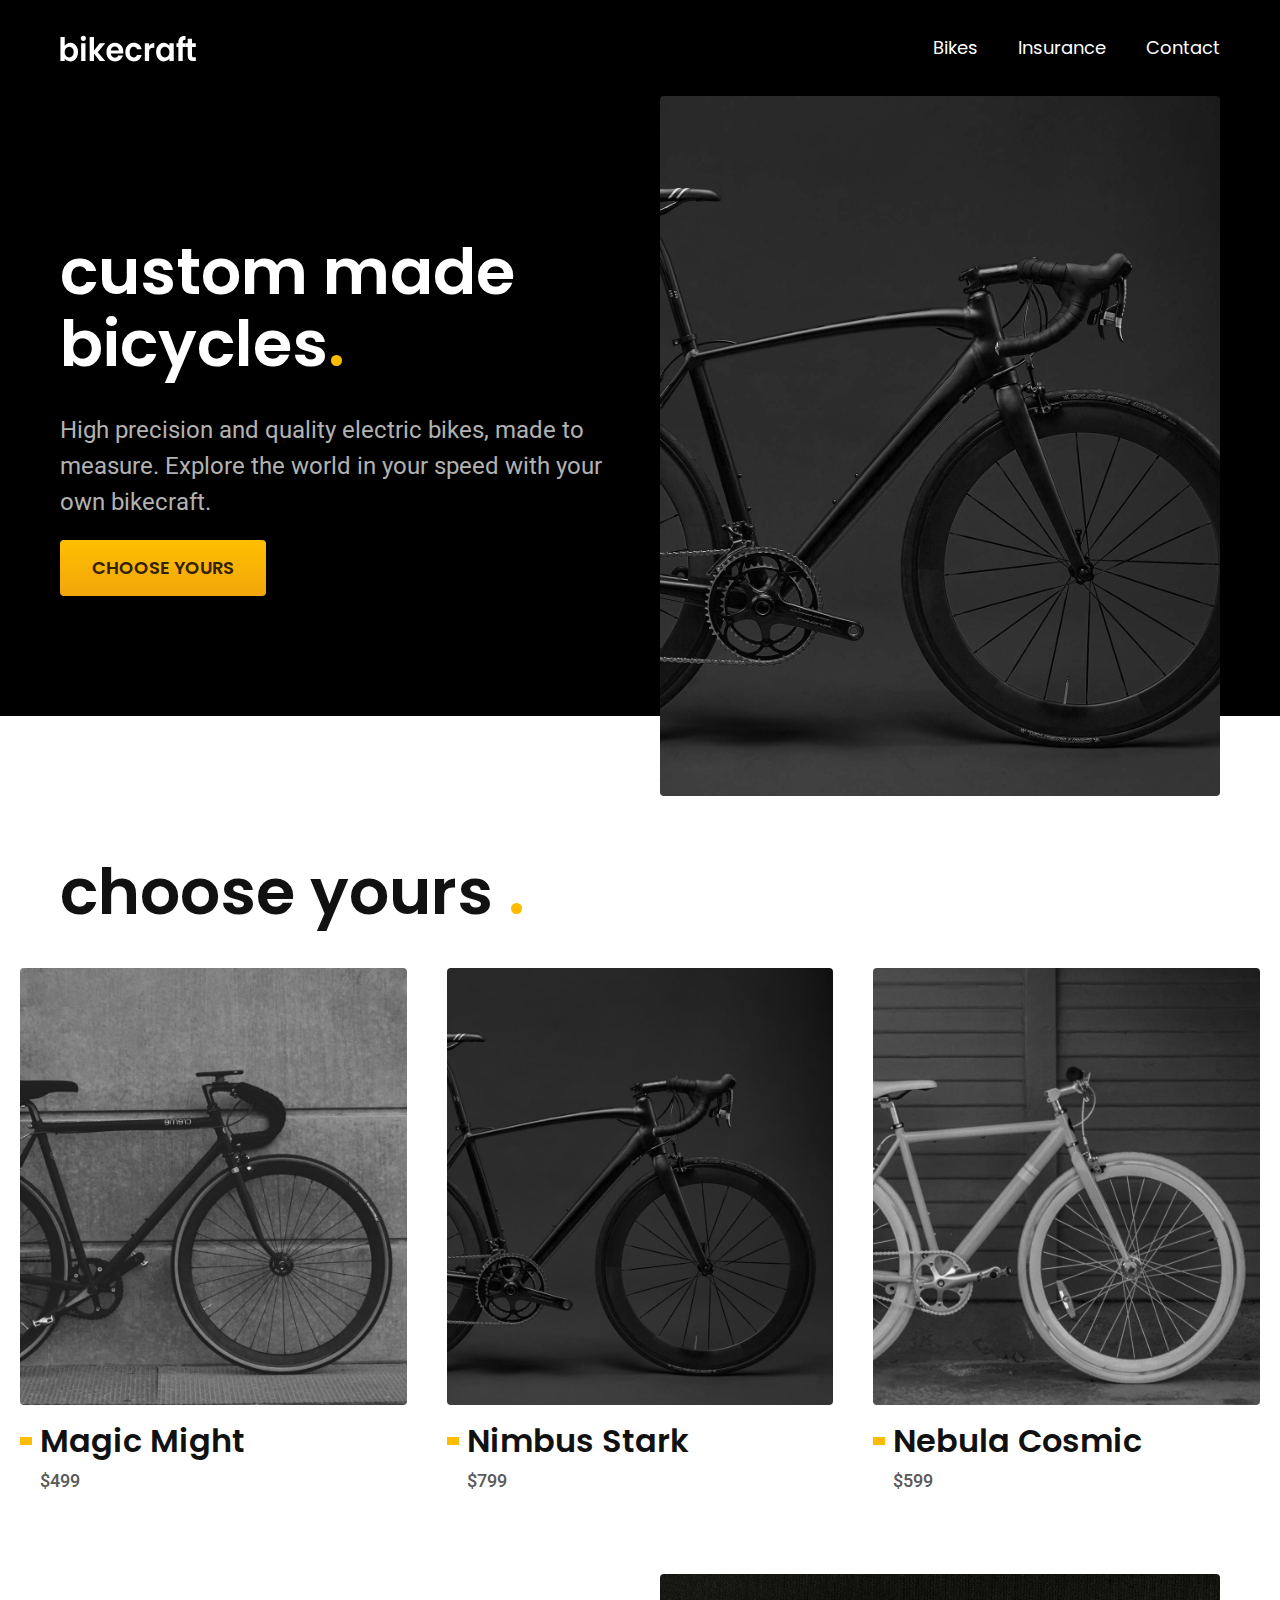
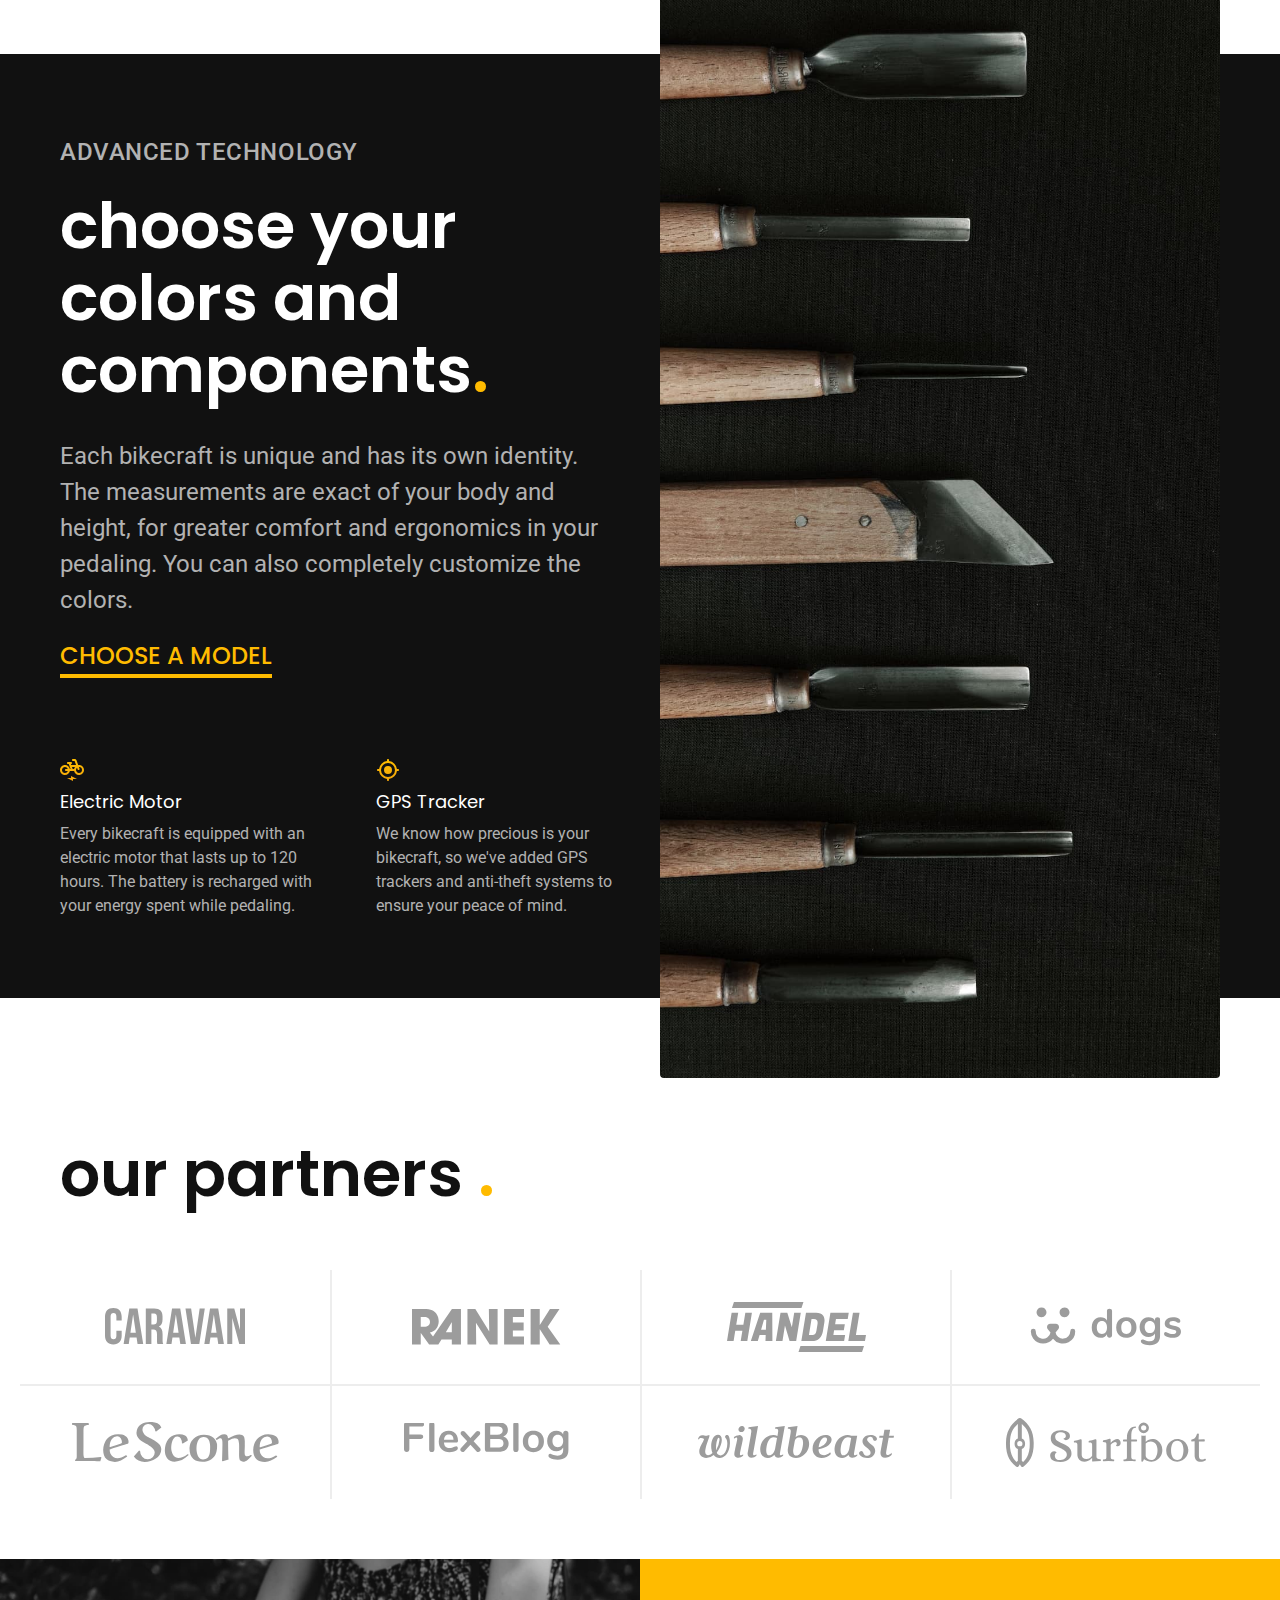
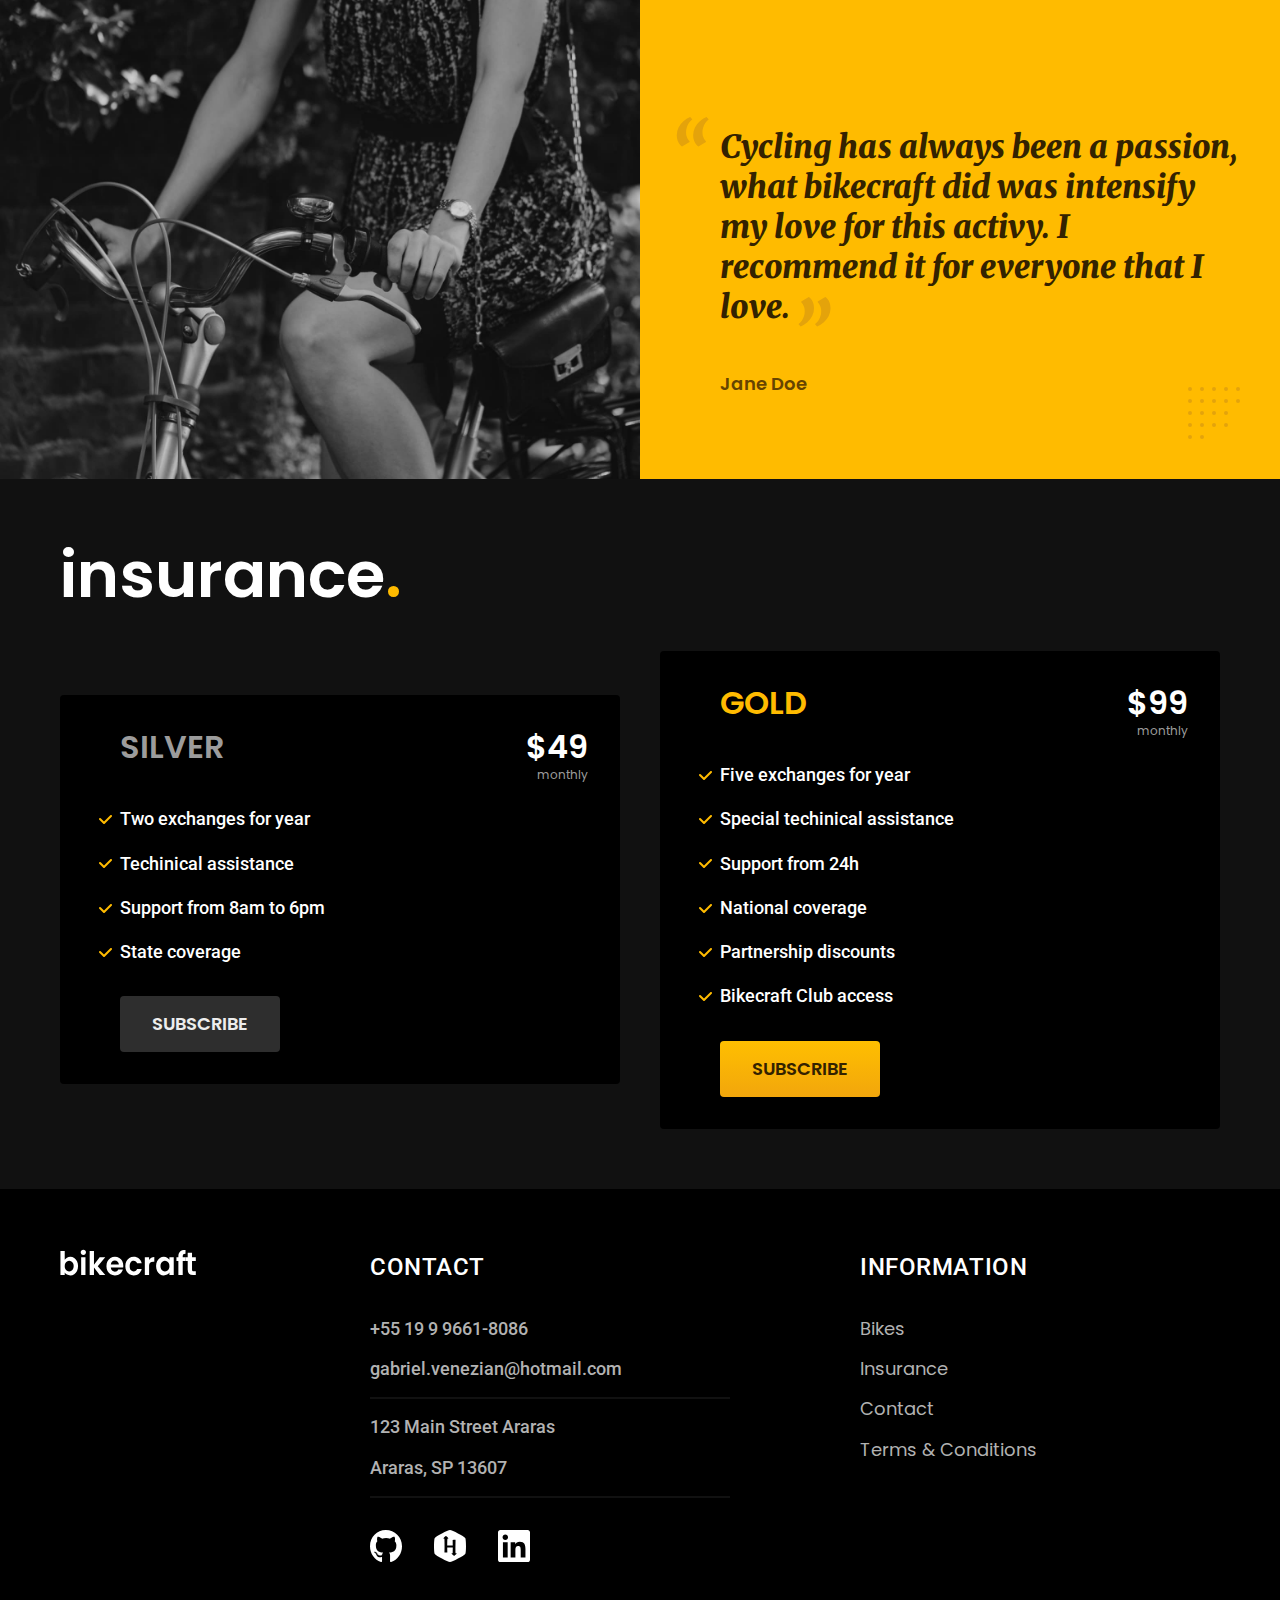
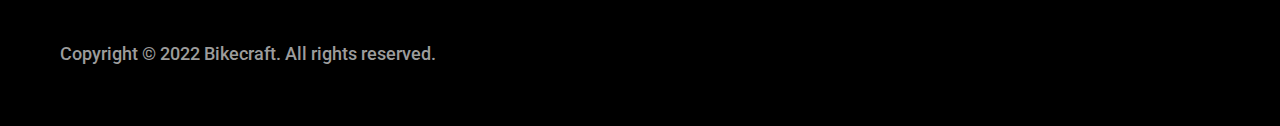
==== commit c5f740ad: "Add decorators in several pages, code optimization" ====
--- a/index.html
+++ b/index.html
@@ -7,6 +7,8 @@
   <meta name="viewport" content="width=device-width, initial-scale=1.0">
   <title>Bikecraft - Electric Bikes</title>
   <meta name="description" content="High precision and quality electric bikes, made to measure. Explore the world in your speed with your own bikecraft.">
+  <link rel="preload" href="./styles/style.css" as="style">
+  <link rel="stylesheet" href="./styles/style.css">
   <link rel="stylesheet" href="./styles/style.css">
   <link rel="preconnect" href="https://fonts.googleapis.com">
   <link rel="preconnect" href="https://fonts.gstatic.com" crossorigin>
@@ -46,21 +48,21 @@
     <ul>
       <li>
         <a href="./bikes/magic.html">
-          <img src="./images/bikes/magic-home.jpg" alt="Black electric bike">
+          <img src="./images/bikes/magic-home.jpg" width="920" height="1040" alt="Black electric bike">
           <h3 class="font-1-xl">Magic Might</h3>
           <span class="font-2-m clr-8">$499</span>
         </a>
       </li>
       <li>
         <a href="./bikes/nimbus.html">
-          <img src="./images/bikes/nimbus-home.jpg" alt="Black electric bike">
+          <img src="./images/bikes/nimbus-home.jpg" width="920" height="1040" alt="Black electric bike">
           <h3 class="font-1-xl">Nimbus Stark</h3>
           <span class="font-2-m clr-8">$799</span>
         </a>
       </li>
       <li>
         <a href="./bikes/nebula.html">
-          <img src="./images/bikes/nebula-home.jpg" alt="Black electric bike">
+          <img src="./images/bikes/nebula-home.jpg" width="920" height="1040" alt="Black electric bike">
           <h3 class="font-1-xl">Nebula Cosmic</h3>
           <span class="font-2-m clr-8">$599</span>
         </a>
@@ -76,19 +78,19 @@
         <a class="link" href="./bikes.html">Choose a Model</a>
         <div class="technology-advantages">
           <div>
-            <img src="./images/icons/electric.svg" alt="">
+            <img src="./images/icons/electric.svg" width="24" height="24" alt="">
             <h3 class="font-1-m clr-0">Electric Motor</h3>
             <p class="font-2-s clr-5">Every bikecraft is equipped with an electric motor that lasts up to 120 hours. The battery is recharged with your energy spent while pedaling.</p>
           </div>
           <div>
-            <img src="./images/icons/tracker.svg" alt="">
+            <img src="./images/icons/tracker.svg" width="24" height="24" alt="">
             <h3 class="font-1-m clr-0">GPS Tracker</h3>
             <p class="font-2-s clr-5">We know how precious is your bikecraft, so we've added GPS trackers and anti-theft systems to ensure your peace of mind.</p>
           </div>
         </div>
       </div>
       <div class="technology-img">
-        <img src="./images/photos/technology.jpg" alt="">
+        <img src="./images/photos/technology.jpg" width="1200" height="1920" alt="">
       </div>
     </div>
   </article>
@@ -96,20 +98,20 @@
   <section class="partners" aria-label="Our Partners">
     <h2 class="font-1-xxl container">our partners <span class="clr-p1">.</span></h2>
     <ul>
-      <li><img src="./images/partners/caravan.svg" alt="Caravan"></li>
-      <li><img src="./images/partners/ranek.svg" alt="Ranek"></li>
-      <li><img src="./images/partners/handel.svg" alt="Handel"></li>
-      <li><img src="./images/partners/dogs.svg" alt="Dogs"></li>
-      <li><img src="./images/partners/lescone.svg" alt="LeScone"></li>
-      <li><img src="./images/partners/flexblog.svg" alt="Flex Blog"></li>
-      <li><img src="./images/partners/wildbeast.svg" alt="Wild Beast"></li>
-      <li><img src="./images/partners/surfbot.svg" alt="Surf Bot"></li>
+      <li><img src="./images/partners/caravan.svg" width="140" height="38" alt="Caravan"></li>
+      <li><img src="./images/partners/ranek.svg" width="149" height="36" alt="Ranek"></li>
+      <li><img src="./images/partners/handel.svg" width="139" height="50" alt="Handel"></li>
+      <li><img src="./images/partners/dogs.svg" width="152" height="39" alt="Dogs"></li>
+      <li><img src="./images/partners/lescone.svg" width="208" height="41" alt="LeScone"></li>
+      <li><img src="./images/partners/flexblog.svg" width="165" height="38" alt="Flex Blog"></li>
+      <li><img src="./images/partners/wildbeast.svg" width="196" height="34" alt="Wild Beast"></li>
+      <li><img src="./images/partners/surfbot.svg" width="200" height="49" alt="Surf Bot"></li>
     </ul>
   </section>
 
   <section class="testimonial" aria-label="Testimonial">
     <div>
-      <img src="./images/photos/testimonial.jpg" alt="Woman riding a bikecraft">
+      <img src="./images/photos/testimonial.jpg" width="1560" height="1360" alt="Woman riding a bikecraft">
     </div>
     <div class="testimonial-content">
       <blockquote class="font-1-xl clr-p5">
@@ -162,13 +164,13 @@
         </ul>
         <div class="footer-network">
           <a href="https://github.com/gabriel-venezian/">
-            <img src="./images/networks/github.svg" onmouseover="this.src='./images/networks/github-p.svg'" onmouseout="this.src='./images/networks/github.svg'" alt="GitHub">
+            <img src="./images/networks/github.svg" onmouseover="this.src='./images/networks/github-p.svg'" onmouseout="this.src='./images/networks/github.svg'" width="32" height="32" alt="GitHub">
           </a>
           <a href="https://www.hackerrank.com/gabriel_venezian/">
-            <img src="./images/networks/hackerrank.svg" onmouseover="this.src='./images/networks/hackerrank-p.svg'" onmouseout="this.src='./images/networks/hackerrank.svg'" alt="HackerRank">
+            <img src="./images/networks/hackerrank.svg" onmouseover="this.src='./images/networks/hackerrank-p.svg'" onmouseout="this.src='./images/networks/hackerrank.svg'" width="32" height="32" alt="HackerRank">
           </a>
           <a href="https://www.linkedin.com/in/gabriel-venezian/">
-            <img src="./images/networks/linkedin.svg" onmouseover="this.src='./images/networks/linkedin-p.svg'" onmouseout="this.src='./images/networks/linkedin.svg'" alt="LinkedIn">
+            <img src="./images/networks/linkedin.svg" onmouseover="this.src='./images/networks/linkedin-p.svg'" onmouseout="this.src='./images/networks/linkedin.svg'" width="32" height="32" alt="LinkedIn">
           </a>
         </div>
       </div>
--- a/styles/style.css
+++ b/styles/style.css
@@ -1,18 +1,41 @@
+/* First to load */
 @import url("./global/global.css");
 @import url("./utilities/typography.css");
 @import url("./utilities/colors.css");
+
+/* Global */
 @import url("./global/header.css");
+@import url("./global/footer.css");
+
+/* Utilities */
 @import url("./utilities/components.css");
+@import url("./utilities/form.css");
+
+/* Home */
 @import url("./home/introduction.css");
-@import url("./bikes/bikes-list.css");
 @import url("./home/technology.css");
 @import url("./home/partners.css");
 @import url("./home/testimonial.css");
+
+/* Bikes */
+@import url("./bikes/bikes-list.css");
+@import url("./bikes/bikes.css");
+
+/* Bike */
+@import url("./bike/bike.css");
+@import url("./bike/bike-insurance.css");
+
+/* Insurance */
 @import url("./insurance/insurance.css");
-@import url("./global/footer.css");
-@import url("./terms/terms.css");
-@import url("./bikes/bikes.css");
 @import url("./insurance/advantages.css");
 @import url("./insurance/faq.css");
-@import url("./bike/bike.css");
-@import url("./bike/bike-insurance.css");
+
+/* Contact */
+@import url("./contact/contact.css");
+@import url("./contact/stores.css");
+
+/* Budget */
+@import url("./budget/budget.css");
+
+/* Terms & Conditions */
+@import url("./terms/terms.css");
--- a/styles/style.css
+++ b/styles/style.css
@@ -1,18 +1,41 @@
+/* First to load */
 @import url("./global/global.css");
 @import url("./utilities/typography.css");
 @import url("./utilities/colors.css");
+
+/* Global */
 @import url("./global/header.css");
+@import url("./global/footer.css");
+
+/* Utilities */
 @import url("./utilities/components.css");
+@import url("./utilities/form.css");
+
+/* Home */
 @import url("./home/introduction.css");
-@import url("./bikes/bikes-list.css");
 @import url("./home/technology.css");
 @import url("./home/partners.css");
 @import url("./home/testimonial.css");
+
+/* Bikes */
+@import url("./bikes/bikes-list.css");
+@import url("./bikes/bikes.css");
+
+/* Bike */
+@import url("./bike/bike.css");
+@import url("./bike/bike-insurance.css");
+
+/* Insurance */
 @import url("./insurance/insurance.css");
-@import url("./global/footer.css");
-@import url("./terms/terms.css");
-@import url("./bikes/bikes.css");
 @import url("./insurance/advantages.css");
 @import url("./insurance/faq.css");
-@import url("./bike/bike.css");
-@import url("./bike/bike-insurance.css");
+
+/* Contact */
+@import url("./contact/contact.css");
+@import url("./contact/stores.css");
+
+/* Budget */
+@import url("./budget/budget.css");
+
+/* Terms & Conditions */
+@import url("./terms/terms.css");
--- a/styles/style.css
+++ b/styles/style.css
@@ -1,18 +1,41 @@
+/* First to load */
 @import url("./global/global.css");
 @import url("./utilities/typography.css");
 @import url("./utilities/colors.css");
+
+/* Global */
 @import url("./global/header.css");
+@import url("./global/footer.css");
+
+/* Utilities */
 @import url("./utilities/components.css");
+@import url("./utilities/form.css");
+
+/* Home */
 @import url("./home/introduction.css");
-@import url("./bikes/bikes-list.css");
 @import url("./home/technology.css");
 @import url("./home/partners.css");
 @import url("./home/testimonial.css");
+
+/* Bikes */
+@import url("./bikes/bikes-list.css");
+@import url("./bikes/bikes.css");
+
+/* Bike */
+@import url("./bike/bike.css");
+@import url("./bike/bike-insurance.css");
+
+/* Insurance */
 @import url("./insurance/insurance.css");
-@import url("./global/footer.css");
-@import url("./terms/terms.css");
-@import url("./bikes/bikes.css");
 @import url("./insurance/advantages.css");
 @import url("./insurance/faq.css");
-@import url("./bike/bike.css");
-@import url("./bike/bike-insurance.css");
+
+/* Contact */
+@import url("./contact/contact.css");
+@import url("./contact/stores.css");
+
+/* Budget */
+@import url("./budget/budget.css");
+
+/* Terms & Conditions */
+@import url("./terms/terms.css");
